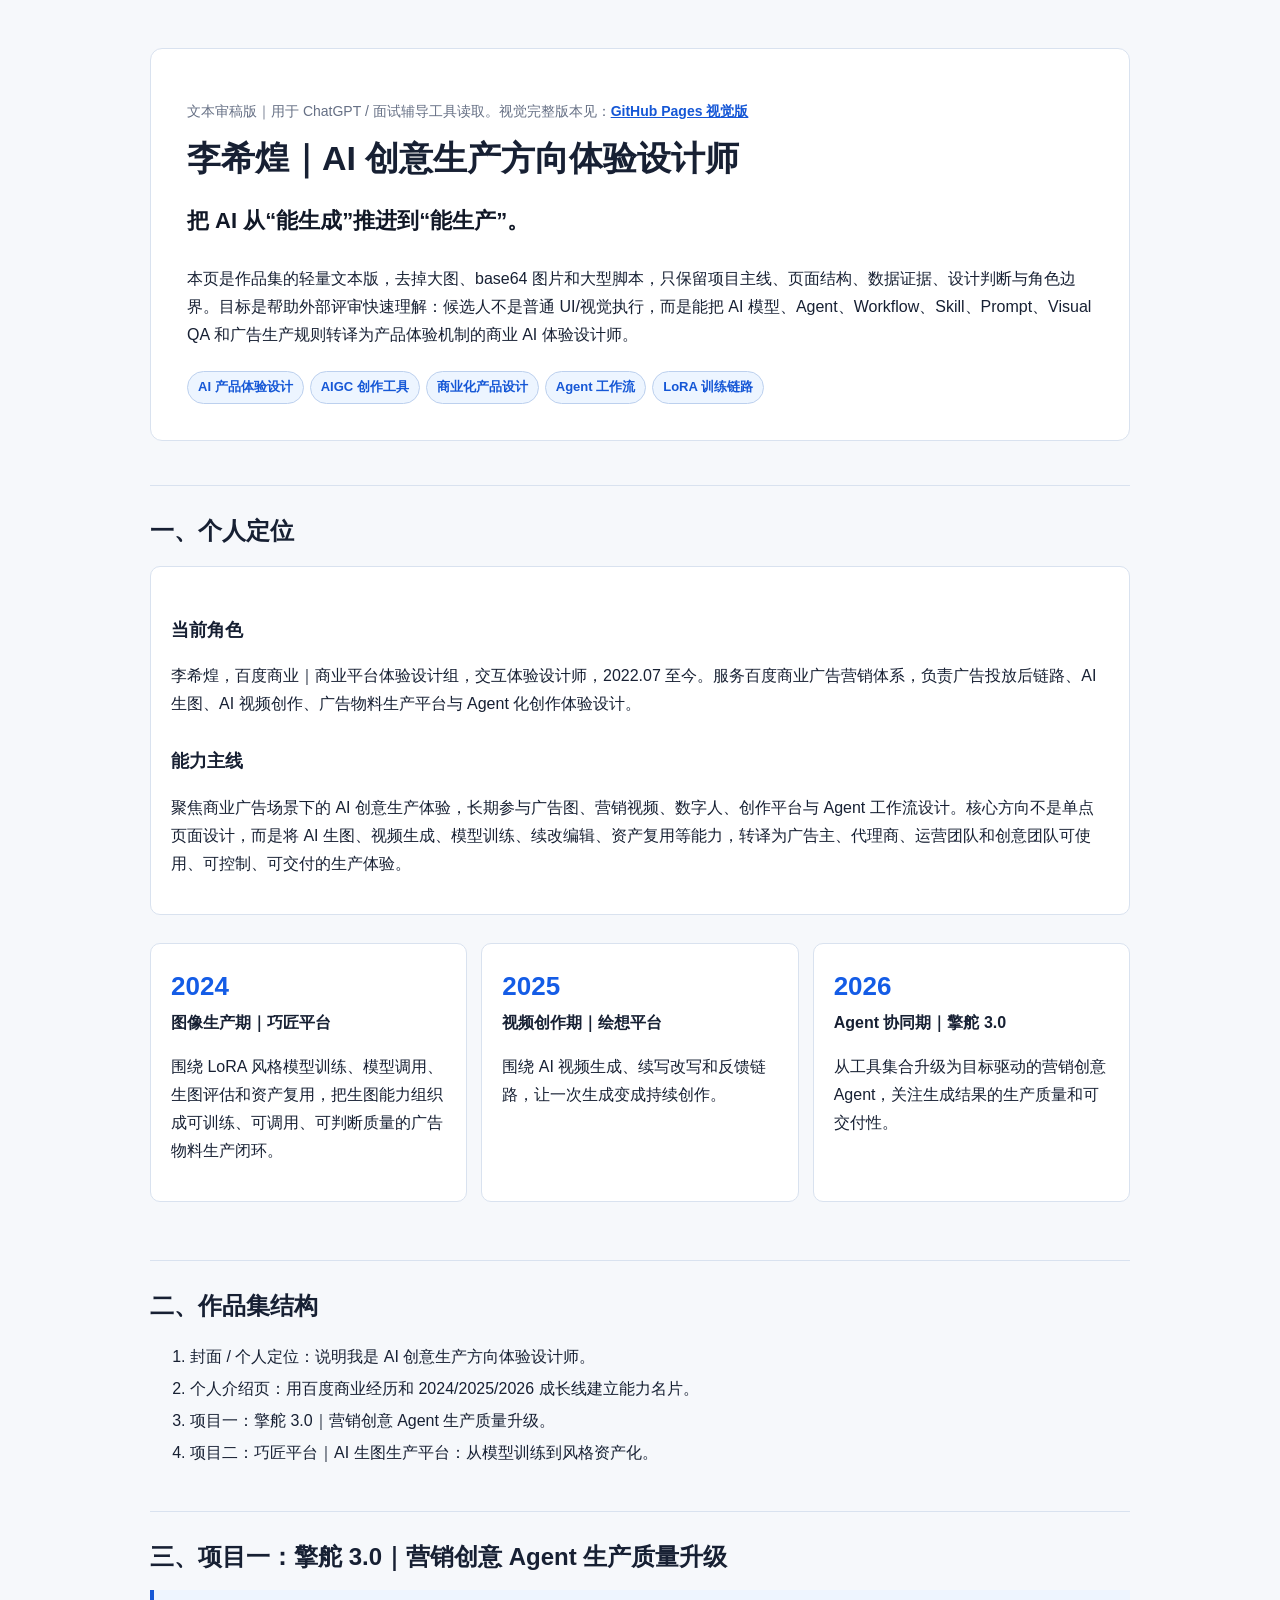
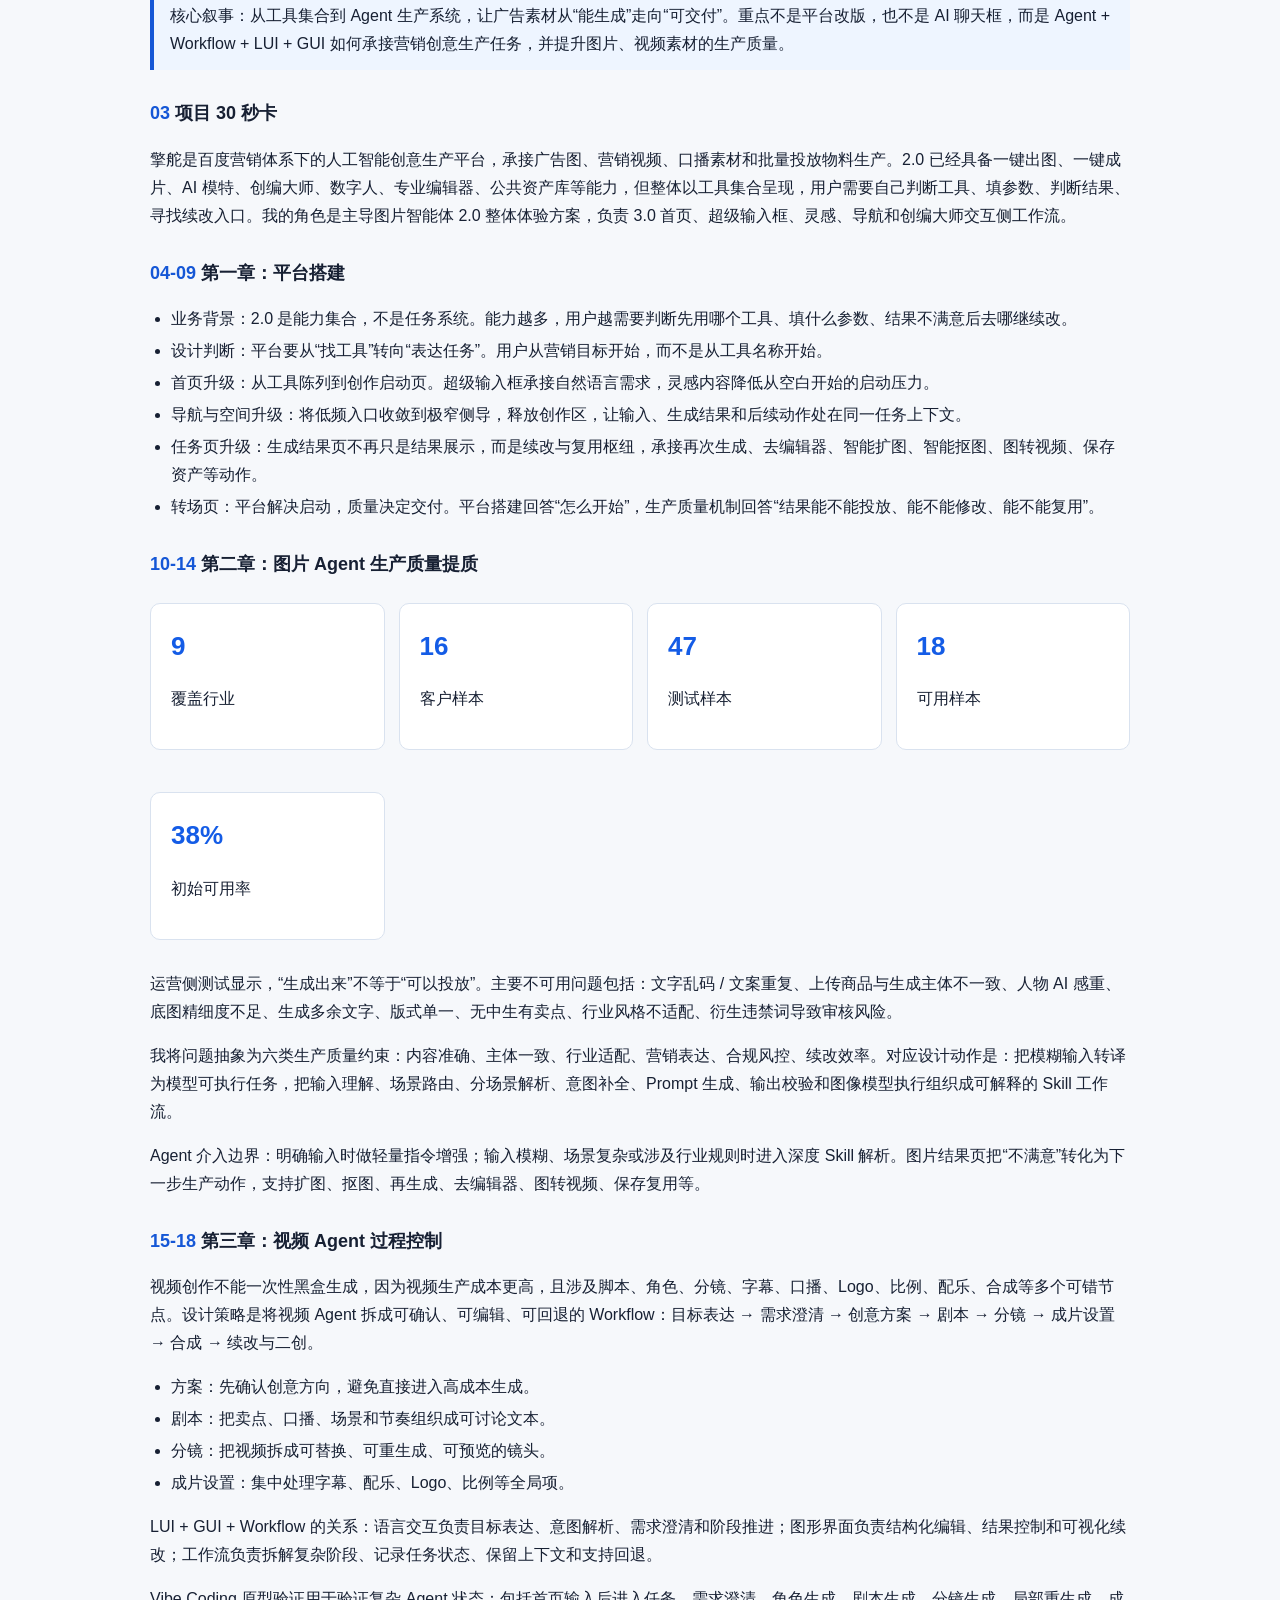
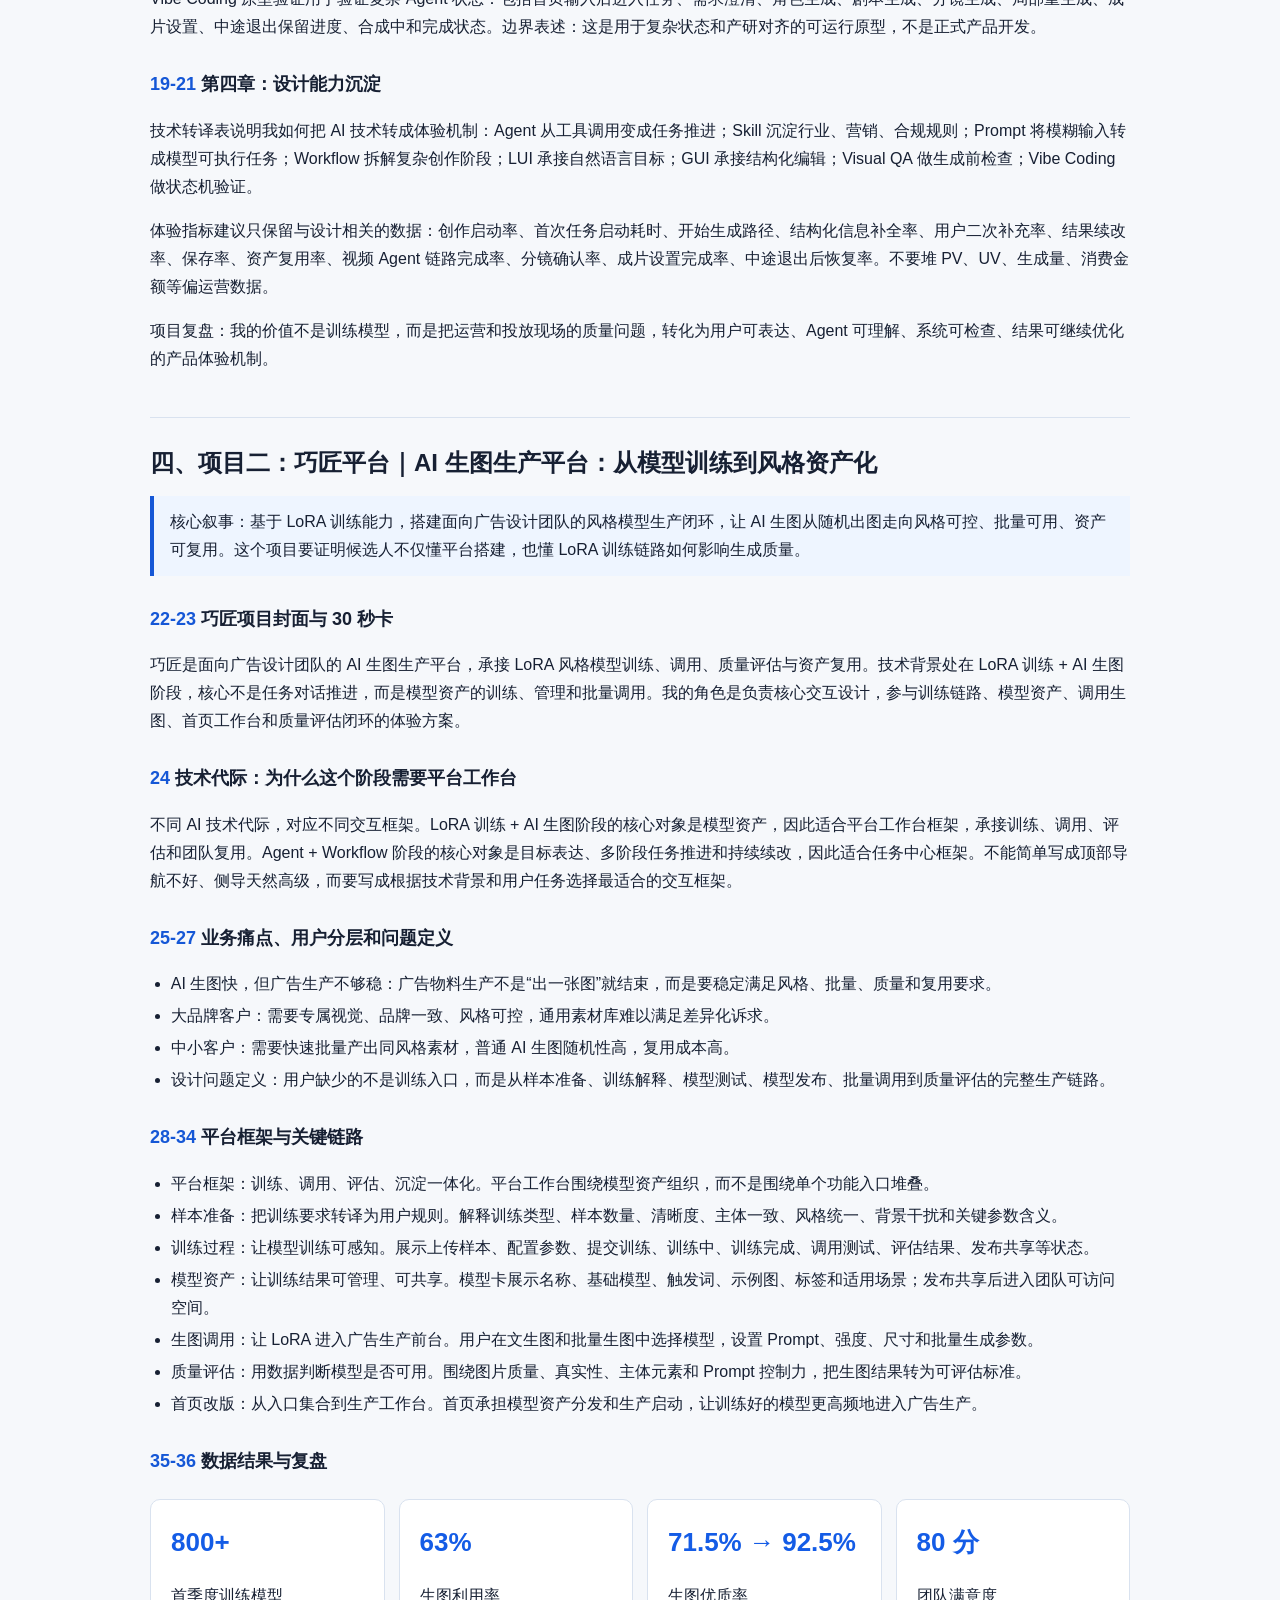
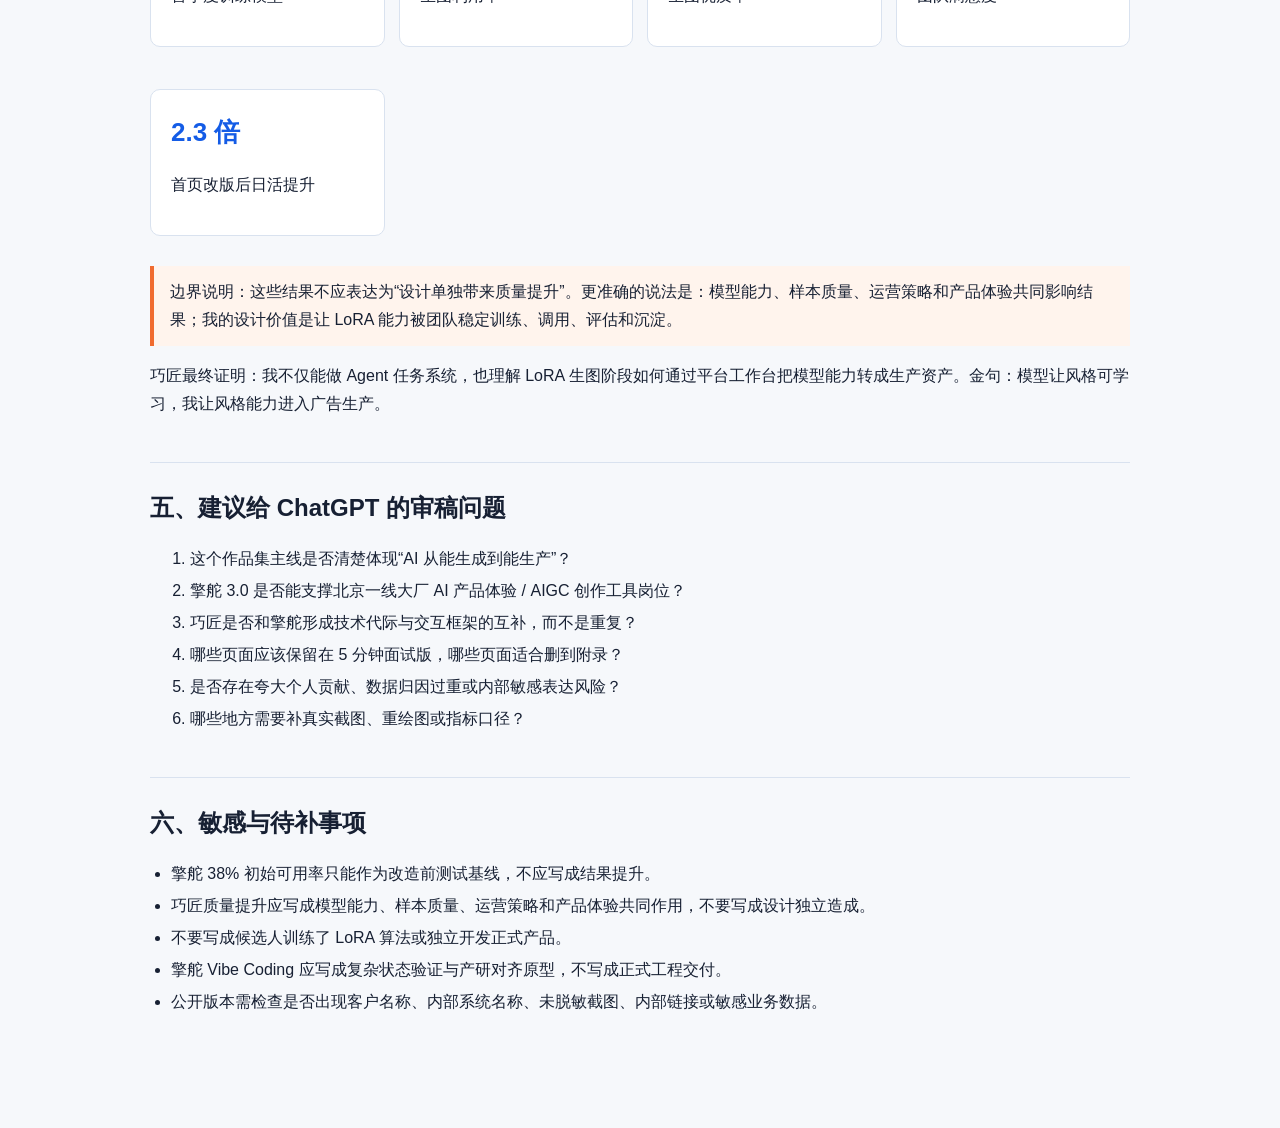
==== chatgpt-review.html @ 6c232fc2 "Add lightweight review page" ====
<!doctype html>
<html lang="zh-CN">
<head>
  <meta charset="utf-8" />
  <meta name="viewport" content="width=device-width, initial-scale=1" />
  <title>李希煌｜AI 创意生产体验设计作品集文本审稿版</title>
  <style>
    body{margin:0;background:#f6f8fb;color:#172033;font-family:-apple-system,BlinkMacSystemFont,"PingFang SC","Microsoft YaHei",Arial,sans-serif;line-height:1.75}main{max-width:980px;margin:auto;padding:48px 24px 96px}.hero{padding:36px;border:1px solid #d9e2ef;background:#fff;border-radius:12px}h1{font-size:34px;line-height:1.2;margin:0 0 12px}h2{font-size:24px;margin:44px 0 12px;padding-top:24px;border-top:1px solid #d9e2ef}h3{font-size:18px;margin:28px 0 8px}.tag{display:inline-block;margin:6px 6px 0 0;padding:4px 10px;border:1px solid #bcd0ee;border-radius:999px;color:#1557d6;background:#edf5ff;font-weight:700;font-size:13px}.card{background:#fff;border:1px solid #d9e2ef;border-radius:10px;padding:20px;margin:14px 0}.grid{display:grid;grid-template-columns:repeat(auto-fit,minmax(220px,1fr));gap:14px}.metric{font-size:26px;font-weight:900;color:#145ce6}.note{border-left:4px solid #1557d6;padding:12px 16px;background:#eef5ff}.warn{border-left:4px solid #f06b2f;padding:12px 16px;background:#fff4ed}.small{color:#667085;font-size:14px}a{color:#1557d6;font-weight:700}ul{padding-left:1.3em}li{margin:4px 0}.section-index{color:#1557d6;font-weight:900}.quote{font-size:22px;font-weight:900;margin:24px 0;color:#111827}</style>
</head>
<body>
<main>
  <section class="hero">
    <p class="small">文本审稿版｜用于 ChatGPT / 面试辅导工具读取。视觉完整版本见：<a href="https://bryanleeup-cmyk.github.io/ai-creative-production-lab/">GitHub Pages 视觉版</a></p>
    <h1>李希煌｜AI 创意生产方向体验设计师</h1>
    <p class="quote">把 AI 从“能生成”推进到“能生产”。</p>
    <p>本页是作品集的轻量文本版，去掉大图、base64 图片和大型脚本，只保留项目主线、页面结构、数据证据、设计判断与角色边界。目标是帮助外部评审快速理解：候选人不是普通 UI/视觉执行，而是能把 AI 模型、Agent、Workflow、Skill、Prompt、Visual QA 和广告生产规则转译为产品体验机制的商业 AI 体验设计师。</p>
    <span class="tag">AI 产品体验设计</span><span class="tag">AIGC 创作工具</span><span class="tag">商业化产品设计</span><span class="tag">Agent 工作流</span><span class="tag">LoRA 训练链路</span>
  </section>

  <h2>一、个人定位</h2>
  <div class="card">
    <h3>当前角色</h3>
    <p>李希煌，百度商业｜商业平台体验设计组，交互体验设计师，2022.07 至今。服务百度商业广告营销体系，负责广告投放后链路、AI 生图、AI 视频创作、广告物料生产平台与 Agent 化创作体验设计。</p>
    <h3>能力主线</h3>
    <p>聚焦商业广告场景下的 AI 创意生产体验，长期参与广告图、营销视频、数字人、创作平台与 Agent 工作流设计。核心方向不是单点页面设计，而是将 AI 生图、视频生成、模型训练、续改编辑、资产复用等能力，转译为广告主、代理商、运营团队和创意团队可使用、可控制、可交付的生产体验。</p>
  </div>
  <div class="grid">
    <div class="card"><div class="metric">2024</div><strong>图像生产期｜巧匠平台</strong><p>围绕 LoRA 风格模型训练、模型调用、生图评估和资产复用，把生图能力组织成可训练、可调用、可判断质量的广告物料生产闭环。</p></div>
    <div class="card"><div class="metric">2025</div><strong>视频创作期｜绘想平台</strong><p>围绕 AI 视频生成、续写改写和反馈链路，让一次生成变成持续创作。</p></div>
    <div class="card"><div class="metric">2026</div><strong>Agent 协同期｜擎舵 3.0</strong><p>从工具集合升级为目标驱动的营销创意 Agent，关注生成结果的生产质量和可交付性。</p></div>
  </div>

  <h2>二、作品集结构</h2>
  <ol>
    <li>封面 / 个人定位：说明我是 AI 创意生产方向体验设计师。</li>
    <li>个人介绍页：用百度商业经历和 2024/2025/2026 成长线建立能力名片。</li>
    <li>项目一：擎舵 3.0｜营销创意 Agent 生产质量升级。</li>
    <li>项目二：巧匠平台｜AI 生图生产平台：从模型训练到风格资产化。</li>
  </ol>

  <h2>三、项目一：擎舵 3.0｜营销创意 Agent 生产质量升级</h2>
  <div class="note">核心叙事：从工具集合到 Agent 生产系统，让广告素材从“能生成”走向“可交付”。重点不是平台改版，也不是 AI 聊天框，而是 Agent + Workflow + LUI + GUI 如何承接营销创意生产任务，并提升图片、视频素材的生产质量。</div>

  <h3><span class="section-index">03</span> 项目 30 秒卡</h3>
  <p>擎舵是百度营销体系下的人工智能创意生产平台，承接广告图、营销视频、口播素材和批量投放物料生产。2.0 已经具备一键出图、一键成片、AI 模特、创编大师、数字人、专业编辑器、公共资产库等能力，但整体以工具集合呈现，用户需要自己判断工具、填参数、判断结果、寻找续改入口。我的角色是主导图片智能体 2.0 整体体验方案，负责 3.0 首页、超级输入框、灵感、导航和创编大师交互侧工作流。</p>

  <h3><span class="section-index">04-09</span> 第一章：平台搭建</h3>
  <ul>
    <li>业务背景：2.0 是能力集合，不是任务系统。能力越多，用户越需要判断先用哪个工具、填什么参数、结果不满意后去哪继续改。</li>
    <li>设计判断：平台要从“找工具”转向“表达任务”。用户从营销目标开始，而不是从工具名称开始。</li>
    <li>首页升级：从工具陈列到创作启动页。超级输入框承接自然语言需求，灵感内容降低从空白开始的启动压力。</li>
    <li>导航与空间升级：将低频入口收敛到极窄侧导，释放创作区，让输入、生成结果和后续动作处在同一任务上下文。</li>
    <li>任务页升级：生成结果页不再只是结果展示，而是续改与复用枢纽，承接再次生成、去编辑器、智能扩图、智能抠图、图转视频、保存资产等动作。</li>
    <li>转场页：平台解决启动，质量决定交付。平台搭建回答“怎么开始”，生产质量机制回答“结果能不能投放、能不能修改、能不能复用”。</li>
  </ul>

  <h3><span class="section-index">10-14</span> 第二章：图片 Agent 生产质量提质</h3>
  <div class="grid">
    <div class="card"><div class="metric">9</div><p>覆盖行业</p></div>
    <div class="card"><div class="metric">16</div><p>客户样本</p></div>
    <div class="card"><div class="metric">47</div><p>测试样本</p></div>
    <div class="card"><div class="metric">18</div><p>可用样本</p></div>
    <div class="card"><div class="metric">38%</div><p>初始可用率</p></div>
  </div>
  <p>运营侧测试显示，“生成出来”不等于“可以投放”。主要不可用问题包括：文字乱码 / 文案重复、上传商品与生成主体不一致、人物 AI 感重、底图精细度不足、生成多余文字、版式单一、无中生有卖点、行业风格不适配、衍生违禁词导致审核风险。</p>
  <p>我将问题抽象为六类生产质量约束：内容准确、主体一致、行业适配、营销表达、合规风控、续改效率。对应设计动作是：把模糊输入转译为模型可执行任务，把输入理解、场景路由、分场景解析、意图补全、Prompt 生成、输出校验和图像模型执行组织成可解释的 Skill 工作流。</p>
  <p>Agent 介入边界：明确输入时做轻量指令增强；输入模糊、场景复杂或涉及行业规则时进入深度 Skill 解析。图片结果页把“不满意”转化为下一步生产动作，支持扩图、抠图、再生成、去编辑器、图转视频、保存复用等。</p>

  <h3><span class="section-index">15-18</span> 第三章：视频 Agent 过程控制</h3>
  <p>视频创作不能一次性黑盒生成，因为视频生产成本更高，且涉及脚本、角色、分镜、字幕、口播、Logo、比例、配乐、合成等多个可错节点。设计策略是将视频 Agent 拆成可确认、可编辑、可回退的 Workflow：目标表达 → 需求澄清 → 创意方案 → 剧本 → 分镜 → 成片设置 → 合成 → 续改与二创。</p>
  <ul>
    <li>方案：先确认创意方向，避免直接进入高成本生成。</li>
    <li>剧本：把卖点、口播、场景和节奏组织成可讨论文本。</li>
    <li>分镜：把视频拆成可替换、可重生成、可预览的镜头。</li>
    <li>成片设置：集中处理字幕、配乐、Logo、比例等全局项。</li>
  </ul>
  <p>LUI + GUI + Workflow 的关系：语言交互负责目标表达、意图解析、需求澄清和阶段推进；图形界面负责结构化编辑、结果控制和可视化续改；工作流负责拆解复杂阶段、记录任务状态、保留上下文和支持回退。</p>
  <p>Vibe Coding 原型验证用于验证复杂 Agent 状态：包括首页输入后进入任务、需求澄清、角色生成、剧本生成、分镜生成、局部重生成、成片设置、中途退出保留进度、合成中和完成状态。边界表述：这是用于复杂状态和产研对齐的可运行原型，不是正式产品开发。</p>

  <h3><span class="section-index">19-21</span> 第四章：设计能力沉淀</h3>
  <p>技术转译表说明我如何把 AI 技术转成体验机制：Agent 从工具调用变成任务推进；Skill 沉淀行业、营销、合规规则；Prompt 将模糊输入转成模型可执行任务；Workflow 拆解复杂创作阶段；LUI 承接自然语言目标；GUI 承接结构化编辑；Visual QA 做生成前检查；Vibe Coding 做状态机验证。</p>
  <p>体验指标建议只保留与设计相关的数据：创作启动率、首次任务启动耗时、开始生成路径、结构化信息补全率、用户二次补充率、结果续改率、保存率、资产复用率、视频 Agent 链路完成率、分镜确认率、成片设置完成率、中途退出后恢复率。不要堆 PV、UV、生成量、消费金额等偏运营数据。</p>
  <p>项目复盘：我的价值不是训练模型，而是把运营和投放现场的质量问题，转化为用户可表达、Agent 可理解、系统可检查、结果可继续优化的产品体验机制。</p>

  <h2>四、项目二：巧匠平台｜AI 生图生产平台：从模型训练到风格资产化</h2>
  <div class="note">核心叙事：基于 LoRA 训练能力，搭建面向广告设计团队的风格模型生产闭环，让 AI 生图从随机出图走向风格可控、批量可用、资产可复用。这个项目要证明候选人不仅懂平台搭建，也懂 LoRA 训练链路如何影响生成质量。</div>

  <h3><span class="section-index">22-23</span> 巧匠项目封面与 30 秒卡</h3>
  <p>巧匠是面向广告设计团队的 AI 生图生产平台，承接 LoRA 风格模型训练、调用、质量评估与资产复用。技术背景处在 LoRA 训练 + AI 生图阶段，核心不是任务对话推进，而是模型资产的训练、管理和批量调用。我的角色是负责核心交互设计，参与训练链路、模型资产、调用生图、首页工作台和质量评估闭环的体验方案。</p>

  <h3><span class="section-index">24</span> 技术代际：为什么这个阶段需要平台工作台</h3>
  <p>不同 AI 技术代际，对应不同交互框架。LoRA 训练 + AI 生图阶段的核心对象是模型资产，因此适合平台工作台框架，承接训练、调用、评估和团队复用。Agent + Workflow 阶段的核心对象是目标表达、多阶段任务推进和持续续改，因此适合任务中心框架。不能简单写成顶部导航不好、侧导天然高级，而要写成根据技术背景和用户任务选择最适合的交互框架。</p>

  <h3><span class="section-index">25-27</span> 业务痛点、用户分层和问题定义</h3>
  <ul>
    <li>AI 生图快，但广告生产不够稳：广告物料生产不是“出一张图”就结束，而是要稳定满足风格、批量、质量和复用要求。</li>
    <li>大品牌客户：需要专属视觉、品牌一致、风格可控，通用素材库难以满足差异化诉求。</li>
    <li>中小客户：需要快速批量产出同风格素材，普通 AI 生图随机性高，复用成本高。</li>
    <li>设计问题定义：用户缺少的不是训练入口，而是从样本准备、训练解释、模型测试、模型发布、批量调用到质量评估的完整生产链路。</li>
  </ul>

  <h3><span class="section-index">28-34</span> 平台框架与关键链路</h3>
  <ul>
    <li>平台框架：训练、调用、评估、沉淀一体化。平台工作台围绕模型资产组织，而不是围绕单个功能入口堆叠。</li>
    <li>样本准备：把训练要求转译为用户规则。解释训练类型、样本数量、清晰度、主体一致、风格统一、背景干扰和关键参数含义。</li>
    <li>训练过程：让模型训练可感知。展示上传样本、配置参数、提交训练、训练中、训练完成、调用测试、评估结果、发布共享等状态。</li>
    <li>模型资产：让训练结果可管理、可共享。模型卡展示名称、基础模型、触发词、示例图、标签和适用场景；发布共享后进入团队可访问空间。</li>
    <li>生图调用：让 LoRA 进入广告生产前台。用户在文生图和批量生图中选择模型，设置 Prompt、强度、尺寸和批量生成参数。</li>
    <li>质量评估：用数据判断模型是否可用。围绕图片质量、真实性、主体元素和 Prompt 控制力，把生图结果转为可评估标准。</li>
    <li>首页改版：从入口集合到生产工作台。首页承担模型资产分发和生产启动，让训练好的模型更高频地进入广告生产。</li>
  </ul>

  <h3><span class="section-index">35-36</span> 数据结果与复盘</h3>
  <div class="grid">
    <div class="card"><div class="metric">800+</div><p>首季度训练模型</p></div>
    <div class="card"><div class="metric">63%</div><p>生图利用率</p></div>
    <div class="card"><div class="metric">71.5% → 92.5%</div><p>生图优质率</p></div>
    <div class="card"><div class="metric">80 分</div><p>团队满意度</p></div>
    <div class="card"><div class="metric">2.3 倍</div><p>首页改版后日活提升</p></div>
  </div>
  <p class="warn">边界说明：这些结果不应表达为“设计单独带来质量提升”。更准确的说法是：模型能力、样本质量、运营策略和产品体验共同影响结果；我的设计价值是让 LoRA 能力被团队稳定训练、调用、评估和沉淀。</p>
  <p>巧匠最终证明：我不仅能做 Agent 任务系统，也理解 LoRA 生图阶段如何通过平台工作台把模型能力转成生产资产。金句：模型让风格可学习，我让风格能力进入广告生产。</p>

  <h2>五、建议给 ChatGPT 的审稿问题</h2>
  <ol>
    <li>这个作品集主线是否清楚体现“AI 从能生成到能生产”？</li>
    <li>擎舵 3.0 是否能支撑北京一线大厂 AI 产品体验 / AIGC 创作工具岗位？</li>
    <li>巧匠是否和擎舵形成技术代际与交互框架的互补，而不是重复？</li>
    <li>哪些页面应该保留在 5 分钟面试版，哪些页面适合删到附录？</li>
    <li>是否存在夸大个人贡献、数据归因过重或内部敏感表达风险？</li>
    <li>哪些地方需要补真实截图、重绘图或指标口径？</li>
  </ol>

  <h2>六、敏感与待补事项</h2>
  <ul>
    <li>擎舵 38% 初始可用率只能作为改造前测试基线，不应写成结果提升。</li>
    <li>巧匠质量提升应写成模型能力、样本质量、运营策略和产品体验共同作用，不要写成设计独立造成。</li>
    <li>不要写成候选人训练了 LoRA 算法或独立开发正式产品。</li>
    <li>擎舵 Vibe Coding 应写成复杂状态验证与产研对齐原型，不写成正式工程交付。</li>
    <li>公开版本需检查是否出现客户名称、内部系统名称、未脱敏截图、内部链接或敏感业务数据。</li>
  </ul>
</main>
</body>
</html>
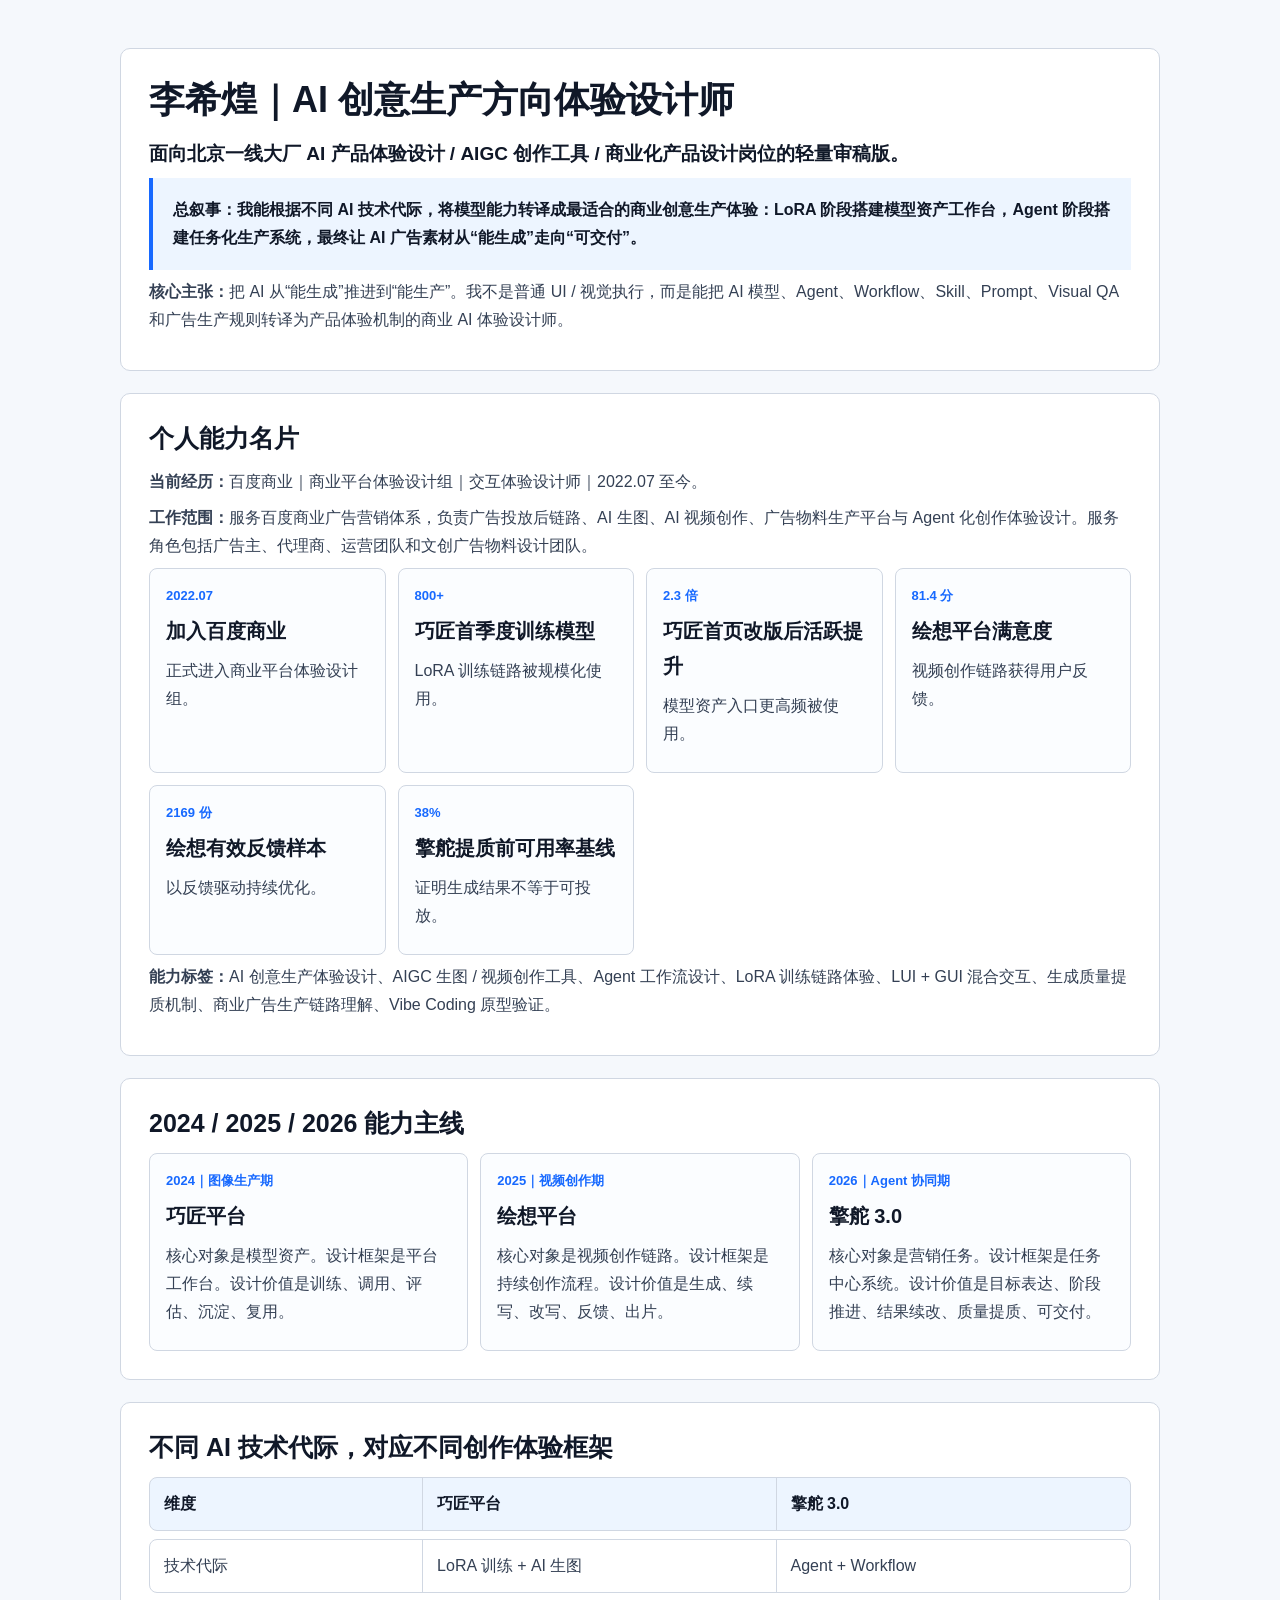
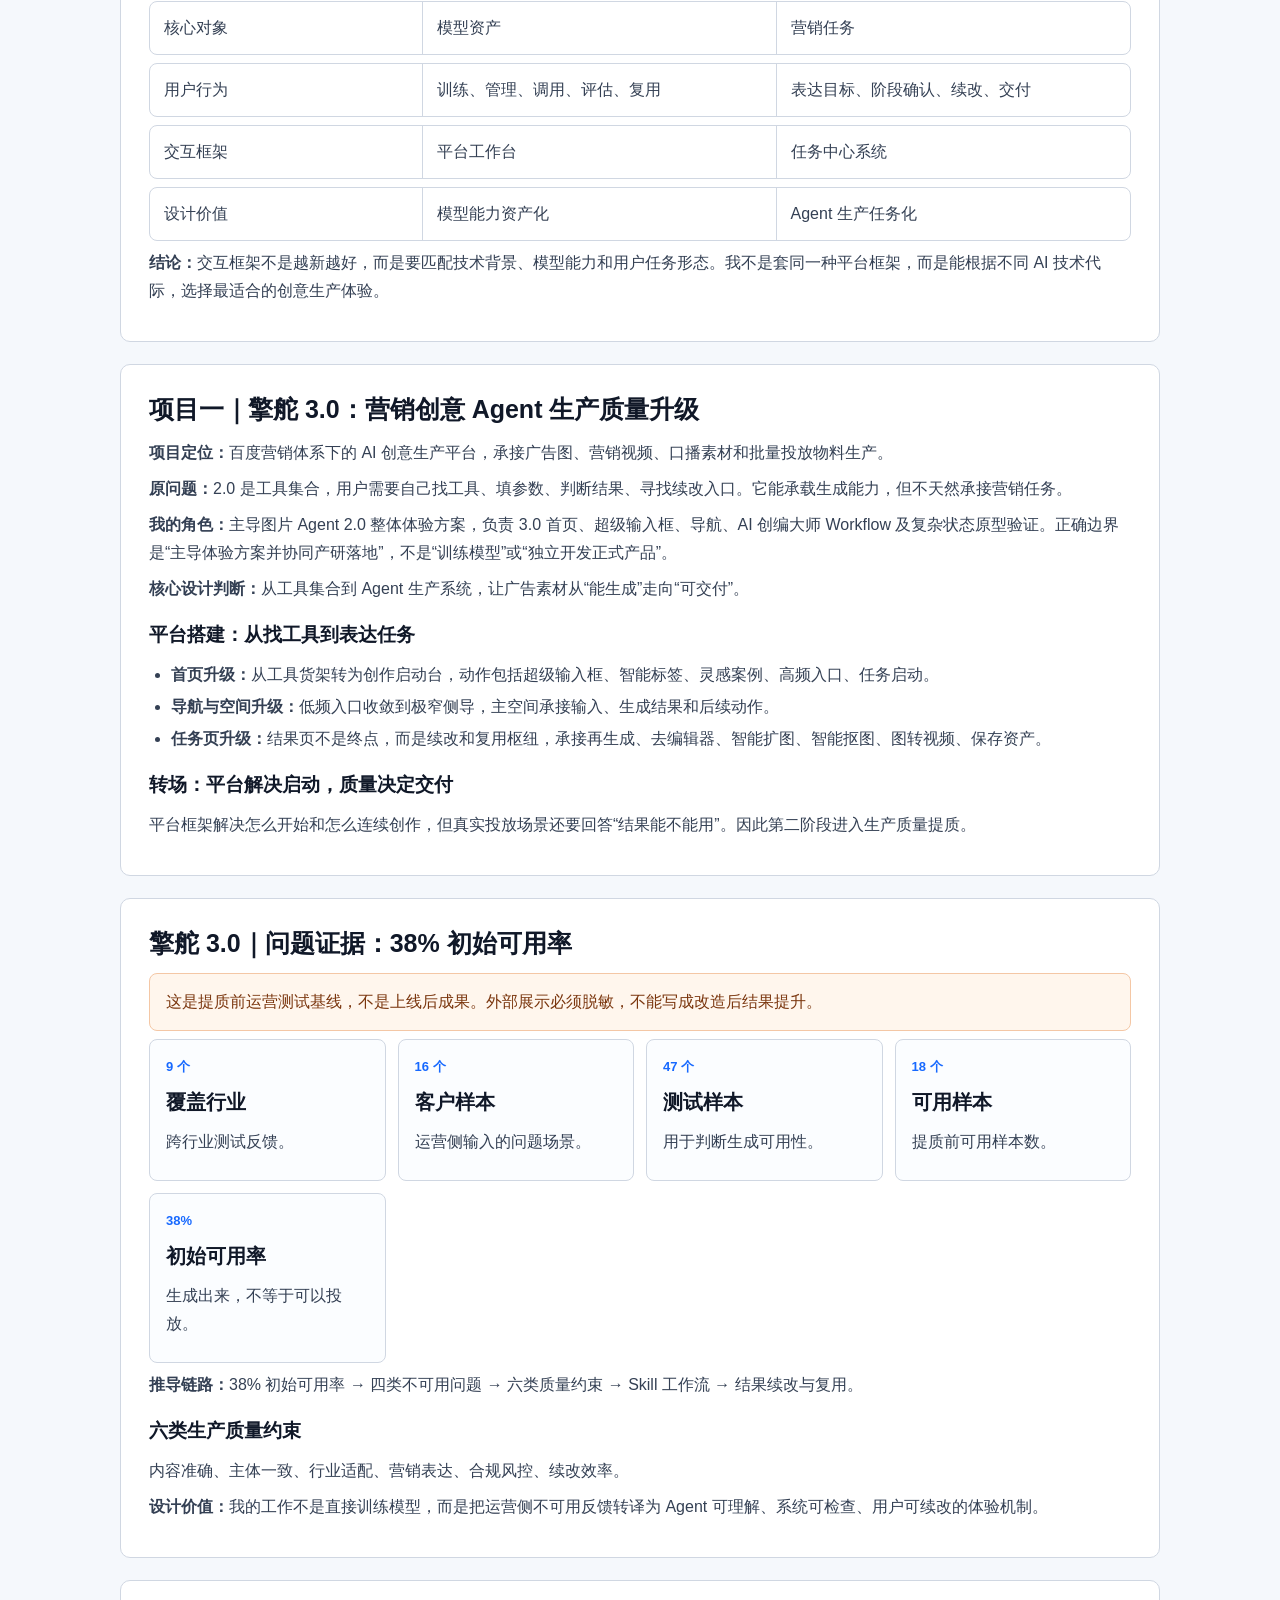
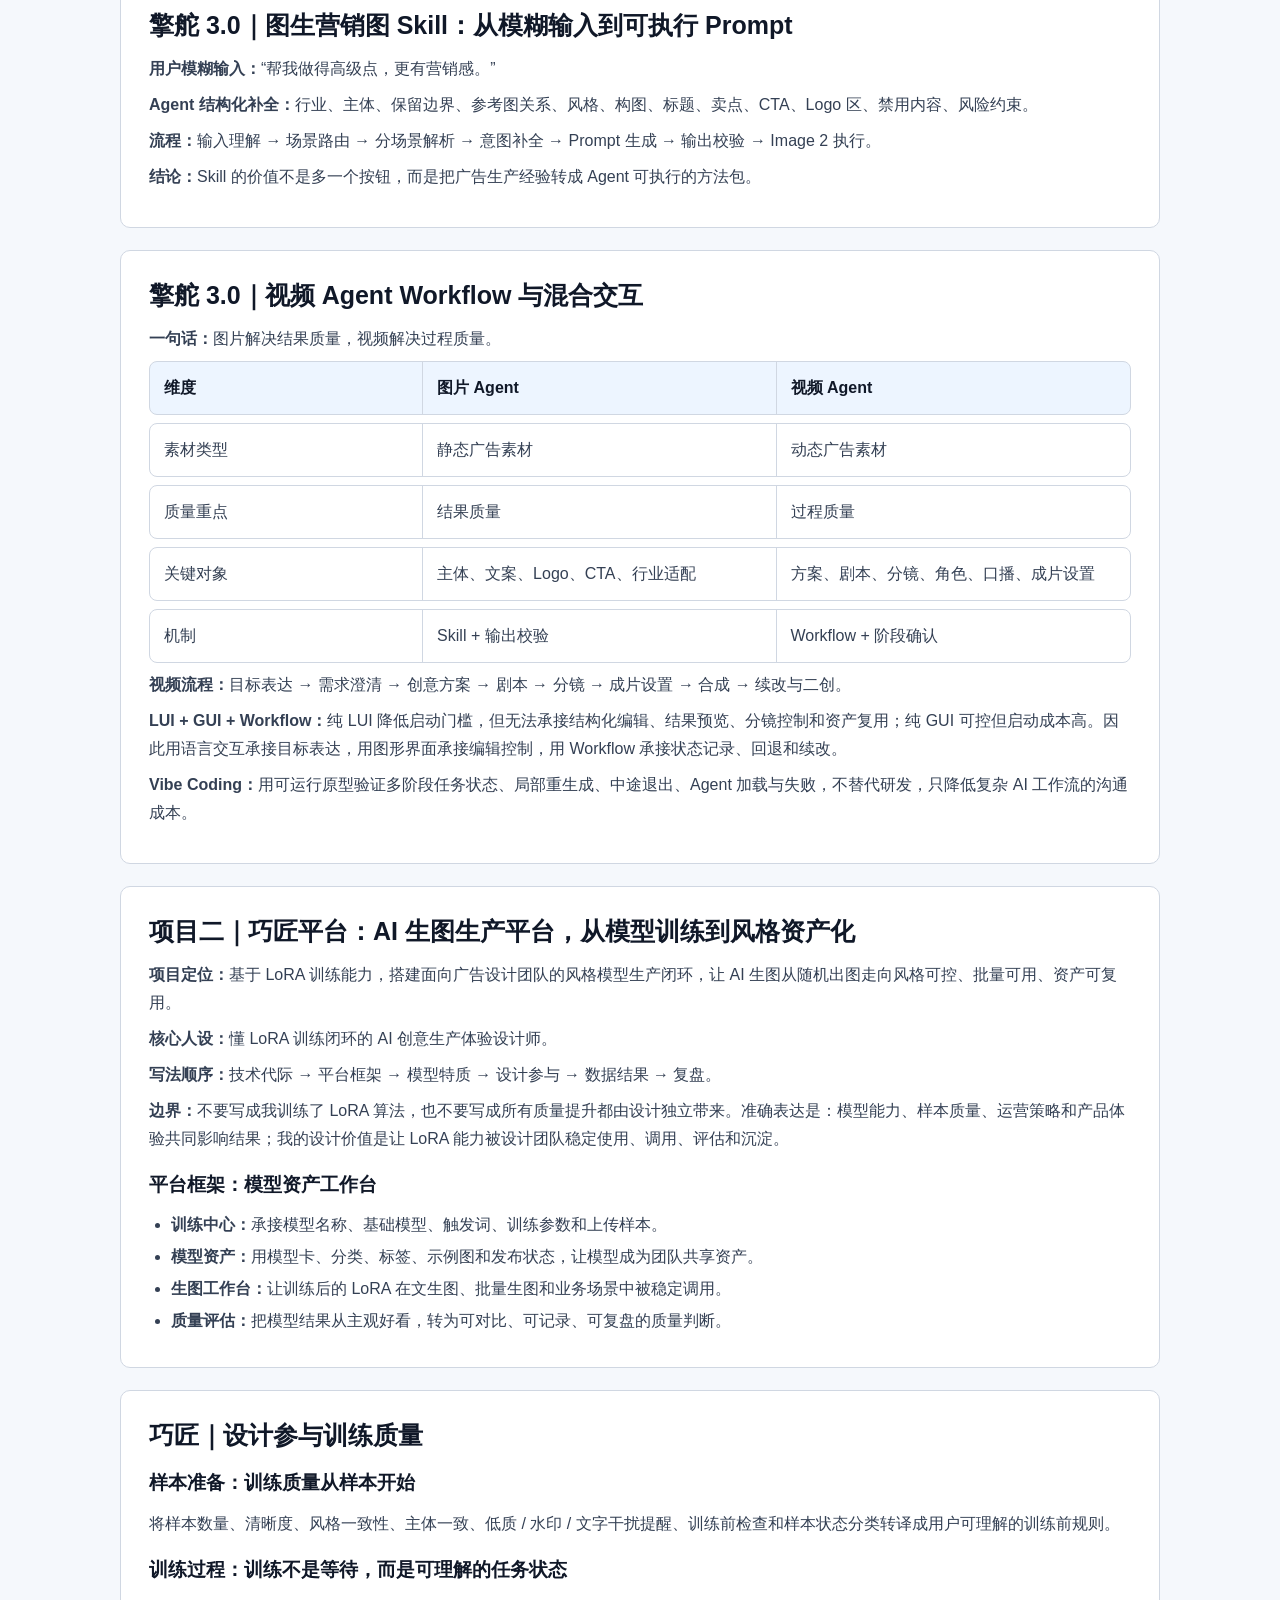
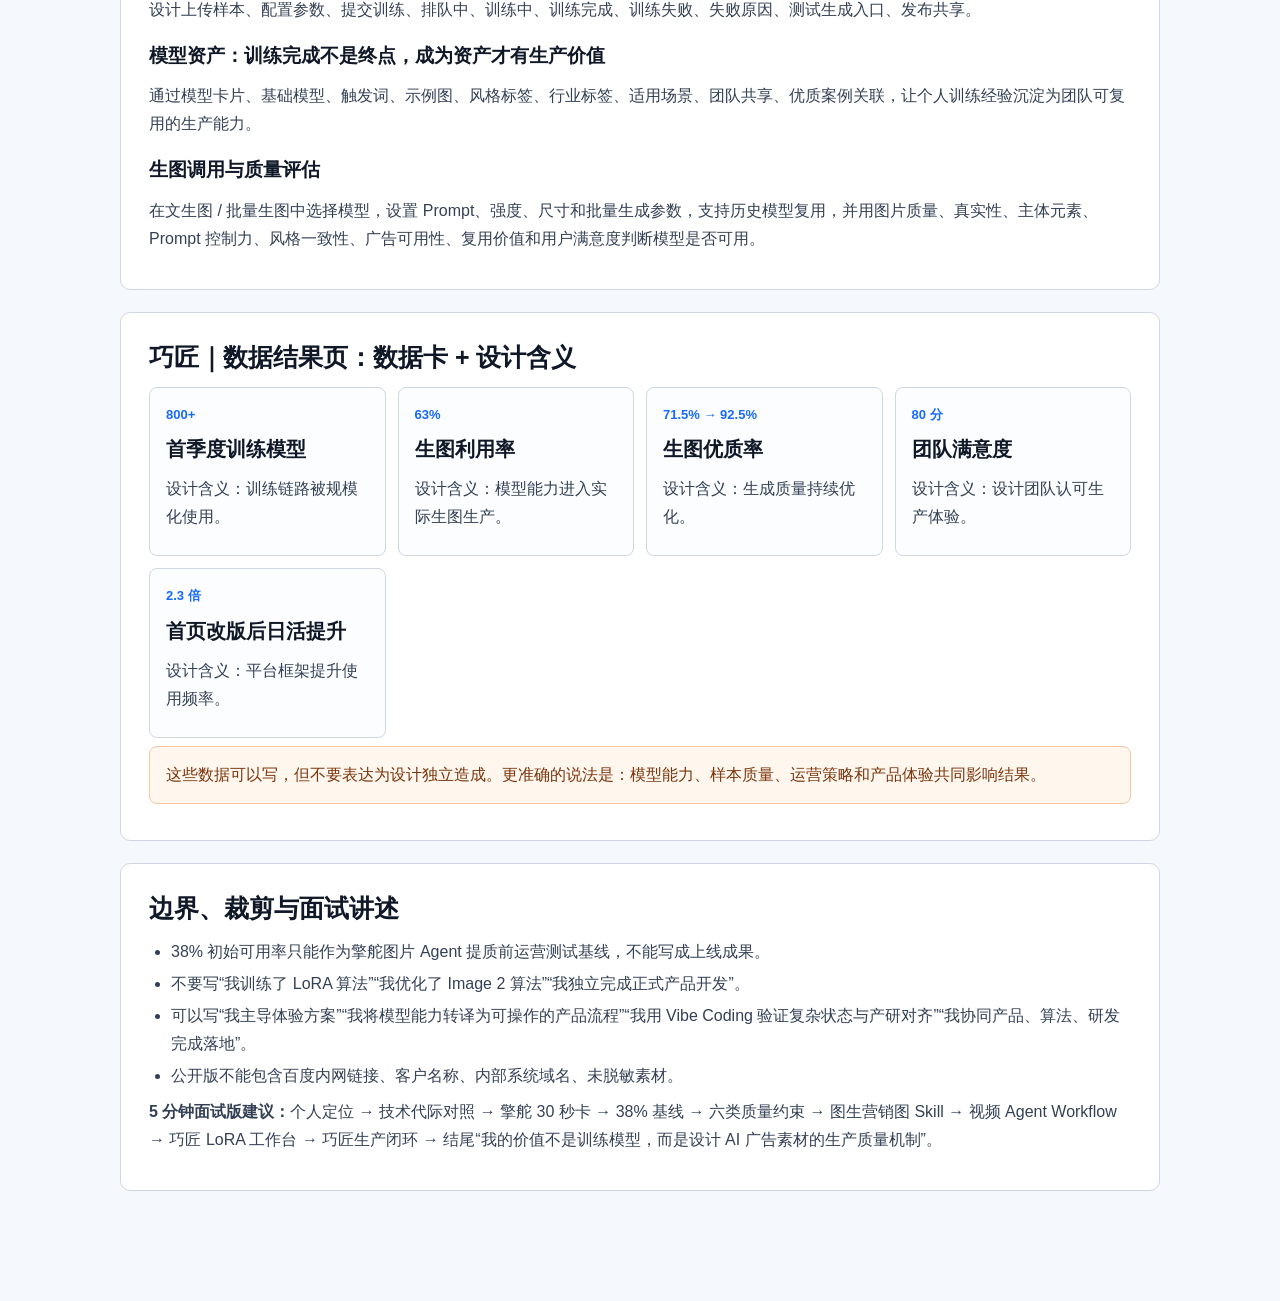
==== commit 235c6b0b: "Sync ChatGPT review page with optimized text" ====
--- a/chatgpt-review.html
+++ b/chatgpt-review.html
@@ -1,144 +1,98 @@
 <!doctype html>
 <html lang="zh-CN">
 <head>
-  <meta charset="utf-8" />
-  <meta name="viewport" content="width=device-width, initial-scale=1" />
-  <title>李希煌｜AI 创意生产体验设计作品集文本审稿版</title>
-  <style>
-    body{margin:0;background:#f6f8fb;color:#172033;font-family:-apple-system,BlinkMacSystemFont,"PingFang SC","Microsoft YaHei",Arial,sans-serif;line-height:1.75}main{max-width:980px;margin:auto;padding:48px 24px 96px}.hero{padding:36px;border:1px solid #d9e2ef;background:#fff;border-radius:12px}h1{font-size:34px;line-height:1.2;margin:0 0 12px}h2{font-size:24px;margin:44px 0 12px;padding-top:24px;border-top:1px solid #d9e2ef}h3{font-size:18px;margin:28px 0 8px}.tag{display:inline-block;margin:6px 6px 0 0;padding:4px 10px;border:1px solid #bcd0ee;border-radius:999px;color:#1557d6;background:#edf5ff;font-weight:700;font-size:13px}.card{background:#fff;border:1px solid #d9e2ef;border-radius:10px;padding:20px;margin:14px 0}.grid{display:grid;grid-template-columns:repeat(auto-fit,minmax(220px,1fr));gap:14px}.metric{font-size:26px;font-weight:900;color:#145ce6}.note{border-left:4px solid #1557d6;padding:12px 16px;background:#eef5ff}.warn{border-left:4px solid #f06b2f;padding:12px 16px;background:#fff4ed}.small{color:#667085;font-size:14px}a{color:#1557d6;font-weight:700}ul{padding-left:1.3em}li{margin:4px 0}.section-index{color:#1557d6;font-weight:900}.quote{font-size:22px;font-weight:900;margin:24px 0;color:#111827}</style>
+<meta charset="utf-8" />
+<meta name="viewport" content="width=device-width, initial-scale=1" />
+<title>人工智能创意生产研究｜轻量审稿版</title>
+<style>
+body{margin:0;background:#f5f8fc;color:#344054;font-family:-apple-system,BlinkMacSystemFont,"PingFang SC","Microsoft YaHei",Arial,sans-serif;line-height:1.75}main{max-width:1040px;margin:auto;padding:48px 24px 88px}section{margin:0 0 22px;padding:28px;border:1px solid #d0d7e2;border-radius:10px;background:#fff}h1,h2,h3{margin:0 0 14px;color:#101828;line-height:1.28}h1{font-size:36px}h2{font-size:25px}h3{font-size:19px;margin-top:20px}p{margin:8px 0}ul,ol{margin:8px 0 0 22px;padding:0}li{margin:4px 0}.lead{font-size:19px;font-weight:800;color:#101828}.tagline{padding:18px 20px;border-left:4px solid #1769ff;background:#edf5ff;color:#101828;font-weight:850}.grid{display:grid;grid-template-columns:repeat(auto-fit,minmax(230px,1fr));gap:12px}.card{padding:16px;border:1px solid #d0d7e2;border-radius:8px;background:#fbfdff}.card span{display:block;color:#1769ff;font-size:13px;font-weight:900}.card strong{display:block;margin:6px 0;color:#101828;font-size:20px}.table{display:grid;gap:8px}.row{display:grid;grid-template-columns:.85fr 1.1fr 1.1fr;border:1px solid #d0d7e2;border-radius:8px;overflow:hidden}.row>div{padding:12px 14px;border-right:1px solid #d0d7e2}.row>div:last-child{border-right:0}.head{background:#edf5ff;font-weight:900;color:#101828}.warn{padding:14px 16px;border:1px solid #f4c7a5;border-radius:8px;background:#fff6ed;color:#7a350d}@media(max-width:760px){main{padding:28px 14px 56px}section{padding:20px}.row{grid-template-columns:1fr}.row>div{border-right:0;border-bottom:1px solid #d0d7e2}.row>div:last-child{border-bottom:0}}
+</style>
 </head>
 <body>
 <main>
-  <section class="hero">
-    <p class="small">文本审稿版｜用于 ChatGPT / 面试辅导工具读取。视觉完整版本见：<a href="https://bryanleeup-cmyk.github.io/ai-creative-production-lab/">GitHub Pages 视觉版</a></p>
-    <h1>李希煌｜AI 创意生产方向体验设计师</h1>
-    <p class="quote">把 AI 从“能生成”推进到“能生产”。</p>
-    <p>本页是作品集的轻量文本版，去掉大图、base64 图片和大型脚本，只保留项目主线、页面结构、数据证据、设计判断与角色边界。目标是帮助外部评审快速理解：候选人不是普通 UI/视觉执行，而是能把 AI 模型、Agent、Workflow、Skill、Prompt、Visual QA 和广告生产规则转译为产品体验机制的商业 AI 体验设计师。</p>
-    <span class="tag">AI 产品体验设计</span><span class="tag">AIGC 创作工具</span><span class="tag">商业化产品设计</span><span class="tag">Agent 工作流</span><span class="tag">LoRA 训练链路</span>
-  </section>
-
-  <h2>一、个人定位</h2>
-  <div class="card">
-    <h3>当前角色</h3>
-    <p>李希煌，百度商业｜商业平台体验设计组，交互体验设计师，2022.07 至今。服务百度商业广告营销体系，负责广告投放后链路、AI 生图、AI 视频创作、广告物料生产平台与 Agent 化创作体验设计。</p>
-    <h3>能力主线</h3>
-    <p>聚焦商业广告场景下的 AI 创意生产体验，长期参与广告图、营销视频、数字人、创作平台与 Agent 工作流设计。核心方向不是单点页面设计，而是将 AI 生图、视频生成、模型训练、续改编辑、资产复用等能力，转译为广告主、代理商、运营团队和创意团队可使用、可控制、可交付的生产体验。</p>
-  </div>
-  <div class="grid">
-    <div class="card"><div class="metric">2024</div><strong>图像生产期｜巧匠平台</strong><p>围绕 LoRA 风格模型训练、模型调用、生图评估和资产复用，把生图能力组织成可训练、可调用、可判断质量的广告物料生产闭环。</p></div>
-    <div class="card"><div class="metric">2025</div><strong>视频创作期｜绘想平台</strong><p>围绕 AI 视频生成、续写改写和反馈链路，让一次生成变成持续创作。</p></div>
-    <div class="card"><div class="metric">2026</div><strong>Agent 协同期｜擎舵 3.0</strong><p>从工具集合升级为目标驱动的营销创意 Agent，关注生成结果的生产质量和可交付性。</p></div>
-  </div>
-
-  <h2>二、作品集结构</h2>
-  <ol>
-    <li>封面 / 个人定位：说明我是 AI 创意生产方向体验设计师。</li>
-    <li>个人介绍页：用百度商业经历和 2024/2025/2026 成长线建立能力名片。</li>
-    <li>项目一：擎舵 3.0｜营销创意 Agent 生产质量升级。</li>
-    <li>项目二：巧匠平台｜AI 生图生产平台：从模型训练到风格资产化。</li>
-  </ol>
-
-  <h2>三、项目一：擎舵 3.0｜营销创意 Agent 生产质量升级</h2>
-  <div class="note">核心叙事：从工具集合到 Agent 生产系统，让广告素材从“能生成”走向“可交付”。重点不是平台改版，也不是 AI 聊天框，而是 Agent + Workflow + LUI + GUI 如何承接营销创意生产任务，并提升图片、视频素材的生产质量。</div>
-
-  <h3><span class="section-index">03</span> 项目 30 秒卡</h3>
-  <p>擎舵是百度营销体系下的人工智能创意生产平台，承接广告图、营销视频、口播素材和批量投放物料生产。2.0 已经具备一键出图、一键成片、AI 模特、创编大师、数字人、专业编辑器、公共资产库等能力，但整体以工具集合呈现，用户需要自己判断工具、填参数、判断结果、寻找续改入口。我的角色是主导图片智能体 2.0 整体体验方案，负责 3.0 首页、超级输入框、灵感、导航和创编大师交互侧工作流。</p>
-
-  <h3><span class="section-index">04-09</span> 第一章：平台搭建</h3>
-  <ul>
-    <li>业务背景：2.0 是能力集合，不是任务系统。能力越多，用户越需要判断先用哪个工具、填什么参数、结果不满意后去哪继续改。</li>
-    <li>设计判断：平台要从“找工具”转向“表达任务”。用户从营销目标开始，而不是从工具名称开始。</li>
-    <li>首页升级：从工具陈列到创作启动页。超级输入框承接自然语言需求，灵感内容降低从空白开始的启动压力。</li>
-    <li>导航与空间升级：将低频入口收敛到极窄侧导，释放创作区，让输入、生成结果和后续动作处在同一任务上下文。</li>
-    <li>任务页升级：生成结果页不再只是结果展示，而是续改与复用枢纽，承接再次生成、去编辑器、智能扩图、智能抠图、图转视频、保存资产等动作。</li>
-    <li>转场页：平台解决启动，质量决定交付。平台搭建回答“怎么开始”，生产质量机制回答“结果能不能投放、能不能修改、能不能复用”。</li>
-  </ul>
-
-  <h3><span class="section-index">10-14</span> 第二章：图片 Agent 生产质量提质</h3>
-  <div class="grid">
-    <div class="card"><div class="metric">9</div><p>覆盖行业</p></div>
-    <div class="card"><div class="metric">16</div><p>客户样本</p></div>
-    <div class="card"><div class="metric">47</div><p>测试样本</p></div>
-    <div class="card"><div class="metric">18</div><p>可用样本</p></div>
-    <div class="card"><div class="metric">38%</div><p>初始可用率</p></div>
-  </div>
-  <p>运营侧测试显示，“生成出来”不等于“可以投放”。主要不可用问题包括：文字乱码 / 文案重复、上传商品与生成主体不一致、人物 AI 感重、底图精细度不足、生成多余文字、版式单一、无中生有卖点、行业风格不适配、衍生违禁词导致审核风险。</p>
-  <p>我将问题抽象为六类生产质量约束：内容准确、主体一致、行业适配、营销表达、合规风控、续改效率。对应设计动作是：把模糊输入转译为模型可执行任务，把输入理解、场景路由、分场景解析、意图补全、Prompt 生成、输出校验和图像模型执行组织成可解释的 Skill 工作流。</p>
-  <p>Agent 介入边界：明确输入时做轻量指令增强；输入模糊、场景复杂或涉及行业规则时进入深度 Skill 解析。图片结果页把“不满意”转化为下一步生产动作，支持扩图、抠图、再生成、去编辑器、图转视频、保存复用等。</p>
-
-  <h3><span class="section-index">15-18</span> 第三章：视频 Agent 过程控制</h3>
-  <p>视频创作不能一次性黑盒生成，因为视频生产成本更高，且涉及脚本、角色、分镜、字幕、口播、Logo、比例、配乐、合成等多个可错节点。设计策略是将视频 Agent 拆成可确认、可编辑、可回退的 Workflow：目标表达 → 需求澄清 → 创意方案 → 剧本 → 分镜 → 成片设置 → 合成 → 续改与二创。</p>
-  <ul>
-    <li>方案：先确认创意方向，避免直接进入高成本生成。</li>
-    <li>剧本：把卖点、口播、场景和节奏组织成可讨论文本。</li>
-    <li>分镜：把视频拆成可替换、可重生成、可预览的镜头。</li>
-    <li>成片设置：集中处理字幕、配乐、Logo、比例等全局项。</li>
-  </ul>
-  <p>LUI + GUI + Workflow 的关系：语言交互负责目标表达、意图解析、需求澄清和阶段推进；图形界面负责结构化编辑、结果控制和可视化续改；工作流负责拆解复杂阶段、记录任务状态、保留上下文和支持回退。</p>
-  <p>Vibe Coding 原型验证用于验证复杂 Agent 状态：包括首页输入后进入任务、需求澄清、角色生成、剧本生成、分镜生成、局部重生成、成片设置、中途退出保留进度、合成中和完成状态。边界表述：这是用于复杂状态和产研对齐的可运行原型，不是正式产品开发。</p>
-
-  <h3><span class="section-index">19-21</span> 第四章：设计能力沉淀</h3>
-  <p>技术转译表说明我如何把 AI 技术转成体验机制：Agent 从工具调用变成任务推进；Skill 沉淀行业、营销、合规规则；Prompt 将模糊输入转成模型可执行任务；Workflow 拆解复杂创作阶段；LUI 承接自然语言目标；GUI 承接结构化编辑；Visual QA 做生成前检查；Vibe Coding 做状态机验证。</p>
-  <p>体验指标建议只保留与设计相关的数据：创作启动率、首次任务启动耗时、开始生成路径、结构化信息补全率、用户二次补充率、结果续改率、保存率、资产复用率、视频 Agent 链路完成率、分镜确认率、成片设置完成率、中途退出后恢复率。不要堆 PV、UV、生成量、消费金额等偏运营数据。</p>
-  <p>项目复盘：我的价值不是训练模型，而是把运营和投放现场的质量问题，转化为用户可表达、Agent 可理解、系统可检查、结果可继续优化的产品体验机制。</p>
-
-  <h2>四、项目二：巧匠平台｜AI 生图生产平台：从模型训练到风格资产化</h2>
-  <div class="note">核心叙事：基于 LoRA 训练能力，搭建面向广告设计团队的风格模型生产闭环，让 AI 生图从随机出图走向风格可控、批量可用、资产可复用。这个项目要证明候选人不仅懂平台搭建，也懂 LoRA 训练链路如何影响生成质量。</div>
-
-  <h3><span class="section-index">22-23</span> 巧匠项目封面与 30 秒卡</h3>
-  <p>巧匠是面向广告设计团队的 AI 生图生产平台，承接 LoRA 风格模型训练、调用、质量评估与资产复用。技术背景处在 LoRA 训练 + AI 生图阶段，核心不是任务对话推进，而是模型资产的训练、管理和批量调用。我的角色是负责核心交互设计，参与训练链路、模型资产、调用生图、首页工作台和质量评估闭环的体验方案。</p>
-
-  <h3><span class="section-index">24</span> 技术代际：为什么这个阶段需要平台工作台</h3>
-  <p>不同 AI 技术代际，对应不同交互框架。LoRA 训练 + AI 生图阶段的核心对象是模型资产，因此适合平台工作台框架，承接训练、调用、评估和团队复用。Agent + Workflow 阶段的核心对象是目标表达、多阶段任务推进和持续续改，因此适合任务中心框架。不能简单写成顶部导航不好、侧导天然高级，而要写成根据技术背景和用户任务选择最适合的交互框架。</p>
-
-  <h3><span class="section-index">25-27</span> 业务痛点、用户分层和问题定义</h3>
-  <ul>
-    <li>AI 生图快，但广告生产不够稳：广告物料生产不是“出一张图”就结束，而是要稳定满足风格、批量、质量和复用要求。</li>
-    <li>大品牌客户：需要专属视觉、品牌一致、风格可控，通用素材库难以满足差异化诉求。</li>
-    <li>中小客户：需要快速批量产出同风格素材，普通 AI 生图随机性高，复用成本高。</li>
-    <li>设计问题定义：用户缺少的不是训练入口，而是从样本准备、训练解释、模型测试、模型发布、批量调用到质量评估的完整生产链路。</li>
-  </ul>
-
-  <h3><span class="section-index">28-34</span> 平台框架与关键链路</h3>
-  <ul>
-    <li>平台框架：训练、调用、评估、沉淀一体化。平台工作台围绕模型资产组织，而不是围绕单个功能入口堆叠。</li>
-    <li>样本准备：把训练要求转译为用户规则。解释训练类型、样本数量、清晰度、主体一致、风格统一、背景干扰和关键参数含义。</li>
-    <li>训练过程：让模型训练可感知。展示上传样本、配置参数、提交训练、训练中、训练完成、调用测试、评估结果、发布共享等状态。</li>
-    <li>模型资产：让训练结果可管理、可共享。模型卡展示名称、基础模型、触发词、示例图、标签和适用场景；发布共享后进入团队可访问空间。</li>
-    <li>生图调用：让 LoRA 进入广告生产前台。用户在文生图和批量生图中选择模型，设置 Prompt、强度、尺寸和批量生成参数。</li>
-    <li>质量评估：用数据判断模型是否可用。围绕图片质量、真实性、主体元素和 Prompt 控制力，把生图结果转为可评估标准。</li>
-    <li>首页改版：从入口集合到生产工作台。首页承担模型资产分发和生产启动，让训练好的模型更高频地进入广告生产。</li>
-  </ul>
-
-  <h3><span class="section-index">35-36</span> 数据结果与复盘</h3>
-  <div class="grid">
-    <div class="card"><div class="metric">800+</div><p>首季度训练模型</p></div>
-    <div class="card"><div class="metric">63%</div><p>生图利用率</p></div>
-    <div class="card"><div class="metric">71.5% → 92.5%</div><p>生图优质率</p></div>
-    <div class="card"><div class="metric">80 分</div><p>团队满意度</p></div>
-    <div class="card"><div class="metric">2.3 倍</div><p>首页改版后日活提升</p></div>
-  </div>
-  <p class="warn">边界说明：这些结果不应表达为“设计单独带来质量提升”。更准确的说法是：模型能力、样本质量、运营策略和产品体验共同影响结果；我的设计价值是让 LoRA 能力被团队稳定训练、调用、评估和沉淀。</p>
-  <p>巧匠最终证明：我不仅能做 Agent 任务系统，也理解 LoRA 生图阶段如何通过平台工作台把模型能力转成生产资产。金句：模型让风格可学习，我让风格能力进入广告生产。</p>
-
-  <h2>五、建议给 ChatGPT 的审稿问题</h2>
-  <ol>
-    <li>这个作品集主线是否清楚体现“AI 从能生成到能生产”？</li>
-    <li>擎舵 3.0 是否能支撑北京一线大厂 AI 产品体验 / AIGC 创作工具岗位？</li>
-    <li>巧匠是否和擎舵形成技术代际与交互框架的互补，而不是重复？</li>
-    <li>哪些页面应该保留在 5 分钟面试版，哪些页面适合删到附录？</li>
-    <li>是否存在夸大个人贡献、数据归因过重或内部敏感表达风险？</li>
-    <li>哪些地方需要补真实截图、重绘图或指标口径？</li>
-  </ol>
-
-  <h2>六、敏感与待补事项</h2>
-  <ul>
-    <li>擎舵 38% 初始可用率只能作为改造前测试基线，不应写成结果提升。</li>
-    <li>巧匠质量提升应写成模型能力、样本质量、运营策略和产品体验共同作用，不要写成设计独立造成。</li>
-    <li>不要写成候选人训练了 LoRA 算法或独立开发正式产品。</li>
-    <li>擎舵 Vibe Coding 应写成复杂状态验证与产研对齐原型，不写成正式工程交付。</li>
-    <li>公开版本需检查是否出现客户名称、内部系统名称、未脱敏截图、内部链接或敏感业务数据。</li>
-  </ul>
+<section>
+<h1>李希煌｜AI 创意生产方向体验设计师</h1>
+<p class="lead">面向北京一线大厂 AI 产品体验设计 / AIGC 创作工具 / 商业化产品设计岗位的轻量审稿版。</p>
+<p class="tagline">总叙事：我能根据不同 AI 技术代际，将模型能力转译成最适合的商业创意生产体验：LoRA 阶段搭建模型资产工作台，Agent 阶段搭建任务化生产系统，最终让 AI 广告素材从“能生成”走向“可交付”。</p>
+<p><strong>核心主张：</strong>把 AI 从“能生成”推进到“能生产”。我不是普通 UI / 视觉执行，而是能把 AI 模型、Agent、Workflow、Skill、Prompt、Visual QA 和广告生产规则转译为产品体验机制的商业 AI 体验设计师。</p>
+</section>
+<section>
+<h2>个人能力名片</h2>
+<p><strong>当前经历：</strong>百度商业｜商业平台体验设计组｜交互体验设计师｜2022.07 至今。</p>
+<p><strong>工作范围：</strong>服务百度商业广告营销体系，负责广告投放后链路、AI 生图、AI 视频创作、广告物料生产平台与 Agent 化创作体验设计。服务角色包括广告主、代理商、运营团队和文创广告物料设计团队。</p>
+<div class="grid"><div class="card"><span>2022.07</span><strong>加入百度商业</strong><p>正式进入商业平台体验设计组。</p></div><div class="card"><span>800+</span><strong>巧匠首季度训练模型</strong><p>LoRA 训练链路被规模化使用。</p></div><div class="card"><span>2.3 倍</span><strong>巧匠首页改版后活跃提升</strong><p>模型资产入口更高频被使用。</p></div><div class="card"><span>81.4 分</span><strong>绘想平台满意度</strong><p>视频创作链路获得用户反馈。</p></div><div class="card"><span>2169 份</span><strong>绘想有效反馈样本</strong><p>以反馈驱动持续优化。</p></div><div class="card"><span>38%</span><strong>擎舵提质前可用率基线</strong><p>证明生成结果不等于可投放。</p></div></div>
+<p><strong>能力标签：</strong>AI 创意生产体验设计、AIGC 生图 / 视频创作工具、Agent 工作流设计、LoRA 训练链路体验、LUI + GUI 混合交互、生成质量提质机制、商业广告生产链路理解、Vibe Coding 原型验证。</p>
+</section>
+<section>
+<h2>2024 / 2025 / 2026 能力主线</h2>
+<div class="grid"><div class="card"><span>2024｜图像生产期</span><strong>巧匠平台</strong><p>核心对象是模型资产。设计框架是平台工作台。设计价值是训练、调用、评估、沉淀、复用。</p></div><div class="card"><span>2025｜视频创作期</span><strong>绘想平台</strong><p>核心对象是视频创作链路。设计框架是持续创作流程。设计价值是生成、续写、改写、反馈、出片。</p></div><div class="card"><span>2026｜Agent 协同期</span><strong>擎舵 3.0</strong><p>核心对象是营销任务。设计框架是任务中心系统。设计价值是目标表达、阶段推进、结果续改、质量提质、可交付。</p></div></div>
+</section>
+<section>
+<h2>不同 AI 技术代际，对应不同创作体验框架</h2>
+<div class="table"><div class="row head"><div>维度</div><div>巧匠平台</div><div>擎舵 3.0</div></div><div class="row"><div>技术代际</div><div>LoRA 训练 + AI 生图</div><div>Agent + Workflow</div></div><div class="row"><div>核心对象</div><div>模型资产</div><div>营销任务</div></div><div class="row"><div>用户行为</div><div>训练、管理、调用、评估、复用</div><div>表达目标、阶段确认、续改、交付</div></div><div class="row"><div>交互框架</div><div>平台工作台</div><div>任务中心系统</div></div><div class="row"><div>设计价值</div><div>模型能力资产化</div><div>Agent 生产任务化</div></div></div>
+<p><strong>结论：</strong>交互框架不是越新越好，而是要匹配技术背景、模型能力和用户任务形态。我不是套同一种平台框架，而是能根据不同 AI 技术代际，选择最适合的创意生产体验。</p>
+</section>
+<section>
+<h2>项目一｜擎舵 3.0：营销创意 Agent 生产质量升级</h2>
+<p><strong>项目定位：</strong>百度营销体系下的 AI 创意生产平台，承接广告图、营销视频、口播素材和批量投放物料生产。</p>
+<p><strong>原问题：</strong>2.0 是工具集合，用户需要自己找工具、填参数、判断结果、寻找续改入口。它能承载生成能力，但不天然承接营销任务。</p>
+<p><strong>我的角色：</strong>主导图片 Agent 2.0 整体体验方案，负责 3.0 首页、超级输入框、导航、AI 创编大师 Workflow 及复杂状态原型验证。正确边界是“主导体验方案并协同产研落地”，不是“训练模型”或“独立开发正式产品”。</p>
+<p><strong>核心设计判断：</strong>从工具集合到 Agent 生产系统，让广告素材从“能生成”走向“可交付”。</p>
+<h3>平台搭建：从找工具到表达任务</h3>
+<ul><li><strong>首页升级：</strong>从工具货架转为创作启动台，动作包括超级输入框、智能标签、灵感案例、高频入口、任务启动。</li><li><strong>导航与空间升级：</strong>低频入口收敛到极窄侧导，主空间承接输入、生成结果和后续动作。</li><li><strong>任务页升级：</strong>结果页不是终点，而是续改和复用枢纽，承接再生成、去编辑器、智能扩图、智能抠图、图转视频、保存资产。</li></ul>
+<h3>转场：平台解决启动，质量决定交付</h3>
+<p>平台框架解决怎么开始和怎么连续创作，但真实投放场景还要回答“结果能不能用”。因此第二阶段进入生产质量提质。</p>
+</section>
+<section>
+<h2>擎舵 3.0｜问题证据：38% 初始可用率</h2>
+<p class="warn">这是提质前运营测试基线，不是上线后成果。外部展示必须脱敏，不能写成改造后结果提升。</p>
+<div class="grid"><div class="card"><span>9 个</span><strong>覆盖行业</strong><p>跨行业测试反馈。</p></div><div class="card"><span>16 个</span><strong>客户样本</strong><p>运营侧输入的问题场景。</p></div><div class="card"><span>47 个</span><strong>测试样本</strong><p>用于判断生成可用性。</p></div><div class="card"><span>18 个</span><strong>可用样本</strong><p>提质前可用样本数。</p></div><div class="card"><span>38%</span><strong>初始可用率</strong><p>生成出来，不等于可以投放。</p></div></div>
+<p><strong>推导链路：</strong>38% 初始可用率 → 四类不可用问题 → 六类质量约束 → Skill 工作流 → 结果续改与复用。</p>
+<h3>六类生产质量约束</h3>
+<p>内容准确、主体一致、行业适配、营销表达、合规风控、续改效率。</p>
+<p><strong>设计价值：</strong>我的工作不是直接训练模型，而是把运营侧不可用反馈转译为 Agent 可理解、系统可检查、用户可续改的体验机制。</p>
+</section>
+<section>
+<h2>擎舵 3.0｜图生营销图 Skill：从模糊输入到可执行 Prompt</h2>
+<p><strong>用户模糊输入：</strong>“帮我做得高级点，更有营销感。”</p>
+<p><strong>Agent 结构化补全：</strong>行业、主体、保留边界、参考图关系、风格、构图、标题、卖点、CTA、Logo 区、禁用内容、风险约束。</p>
+<p><strong>流程：</strong>输入理解 → 场景路由 → 分场景解析 → 意图补全 → Prompt 生成 → 输出校验 → Image 2 执行。</p>
+<p><strong>结论：</strong>Skill 的价值不是多一个按钮，而是把广告生产经验转成 Agent 可执行的方法包。</p>
+</section>
+<section>
+<h2>擎舵 3.0｜视频 Agent Workflow 与混合交互</h2>
+<p><strong>一句话：</strong>图片解决结果质量，视频解决过程质量。</p>
+<div class="table"><div class="row head"><div>维度</div><div>图片 Agent</div><div>视频 Agent</div></div><div class="row"><div>素材类型</div><div>静态广告素材</div><div>动态广告素材</div></div><div class="row"><div>质量重点</div><div>结果质量</div><div>过程质量</div></div><div class="row"><div>关键对象</div><div>主体、文案、Logo、CTA、行业适配</div><div>方案、剧本、分镜、角色、口播、成片设置</div></div><div class="row"><div>机制</div><div>Skill + 输出校验</div><div>Workflow + 阶段确认</div></div></div>
+<p><strong>视频流程：</strong>目标表达 → 需求澄清 → 创意方案 → 剧本 → 分镜 → 成片设置 → 合成 → 续改与二创。</p>
+<p><strong>LUI + GUI + Workflow：</strong>纯 LUI 降低启动门槛，但无法承接结构化编辑、结果预览、分镜控制和资产复用；纯 GUI 可控但启动成本高。因此用语言交互承接目标表达，用图形界面承接编辑控制，用 Workflow 承接状态记录、回退和续改。</p>
+<p><strong>Vibe Coding：</strong>用可运行原型验证多阶段任务状态、局部重生成、中途退出、Agent 加载与失败，不替代研发，只降低复杂 AI 工作流的沟通成本。</p>
+</section>
+<section>
+<h2>项目二｜巧匠平台：AI 生图生产平台，从模型训练到风格资产化</h2>
+<p><strong>项目定位：</strong>基于 LoRA 训练能力，搭建面向广告设计团队的风格模型生产闭环，让 AI 生图从随机出图走向风格可控、批量可用、资产可复用。</p>
+<p><strong>核心人设：</strong>懂 LoRA 训练闭环的 AI 创意生产体验设计师。</p>
+<p><strong>写法顺序：</strong>技术代际 → 平台框架 → 模型特质 → 设计参与 → 数据结果 → 复盘。</p>
+<p><strong>边界：</strong>不要写成我训练了 LoRA 算法，也不要写成所有质量提升都由设计独立带来。准确表达是：模型能力、样本质量、运营策略和产品体验共同影响结果；我的设计价值是让 LoRA 能力被设计团队稳定使用、调用、评估和沉淀。</p>
+<h3>平台框架：模型资产工作台</h3>
+<ul><li><strong>训练中心：</strong>承接模型名称、基础模型、触发词、训练参数和上传样本。</li><li><strong>模型资产：</strong>用模型卡、分类、标签、示例图和发布状态，让模型成为团队共享资产。</li><li><strong>生图工作台：</strong>让训练后的 LoRA 在文生图、批量生图和业务场景中被稳定调用。</li><li><strong>质量评估：</strong>把模型结果从主观好看，转为可对比、可记录、可复盘的质量判断。</li></ul>
+</section>
+<section>
+<h2>巧匠｜设计参与训练质量</h2>
+<h3>样本准备：训练质量从样本开始</h3><p>将样本数量、清晰度、风格一致性、主体一致、低质 / 水印 / 文字干扰提醒、训练前检查和样本状态分类转译成用户可理解的训练前规则。</p>
+<h3>训练过程：训练不是等待，而是可理解的任务状态</h3><p>设计上传样本、配置参数、提交训练、排队中、训练中、训练完成、训练失败、失败原因、测试生成入口、发布共享。</p>
+<h3>模型资产：训练完成不是终点，成为资产才有生产价值</h3><p>通过模型卡片、基础模型、触发词、示例图、风格标签、行业标签、适用场景、团队共享、优质案例关联，让个人训练经验沉淀为团队可复用的生产能力。</p>
+<h3>生图调用与质量评估</h3><p>在文生图 / 批量生图中选择模型，设置 Prompt、强度、尺寸和批量生成参数，支持历史模型复用，并用图片质量、真实性、主体元素、Prompt 控制力、风格一致性、广告可用性、复用价值和用户满意度判断模型是否可用。</p>
+</section>
+<section>
+<h2>巧匠｜数据结果页：数据卡 + 设计含义</h2>
+<div class="grid"><div class="card"><span>800+</span><strong>首季度训练模型</strong><p>设计含义：训练链路被规模化使用。</p></div><div class="card"><span>63%</span><strong>生图利用率</strong><p>设计含义：模型能力进入实际生图生产。</p></div><div class="card"><span>71.5% → 92.5%</span><strong>生图优质率</strong><p>设计含义：生成质量持续优化。</p></div><div class="card"><span>80 分</span><strong>团队满意度</strong><p>设计含义：设计团队认可生产体验。</p></div><div class="card"><span>2.3 倍</span><strong>首页改版后日活提升</strong><p>设计含义：平台框架提升使用频率。</p></div></div>
+<p class="warn">这些数据可以写，但不要表达为设计独立造成。更准确的说法是：模型能力、样本质量、运营策略和产品体验共同影响结果。</p>
+</section>
+<section>
+<h2>边界、裁剪与面试讲述</h2>
+<ul><li>38% 初始可用率只能作为擎舵图片 Agent 提质前运营测试基线，不能写成上线成果。</li><li>不要写“我训练了 LoRA 算法”“我优化了 Image 2 算法”“我独立完成正式产品开发”。</li><li>可以写“我主导体验方案”“我将模型能力转译为可操作的产品流程”“我用 Vibe Coding 验证复杂状态与产研对齐”“我协同产品、算法、研发完成落地”。</li><li>公开版不能包含百度内网链接、客户名称、内部系统域名、未脱敏素材。</li></ul>
+<p><strong>5 分钟面试版建议：</strong>个人定位 → 技术代际对照 → 擎舵 30 秒卡 → 38% 基线 → 六类质量约束 → 图生营销图 Skill → 视频 Agent Workflow → 巧匠 LoRA 工作台 → 巧匠生产闭环 → 结尾“我的价值不是训练模型，而是设计 AI 广告素材的生产质量机制”。</p>
+</section>
 </main>
 </body>
 </html>
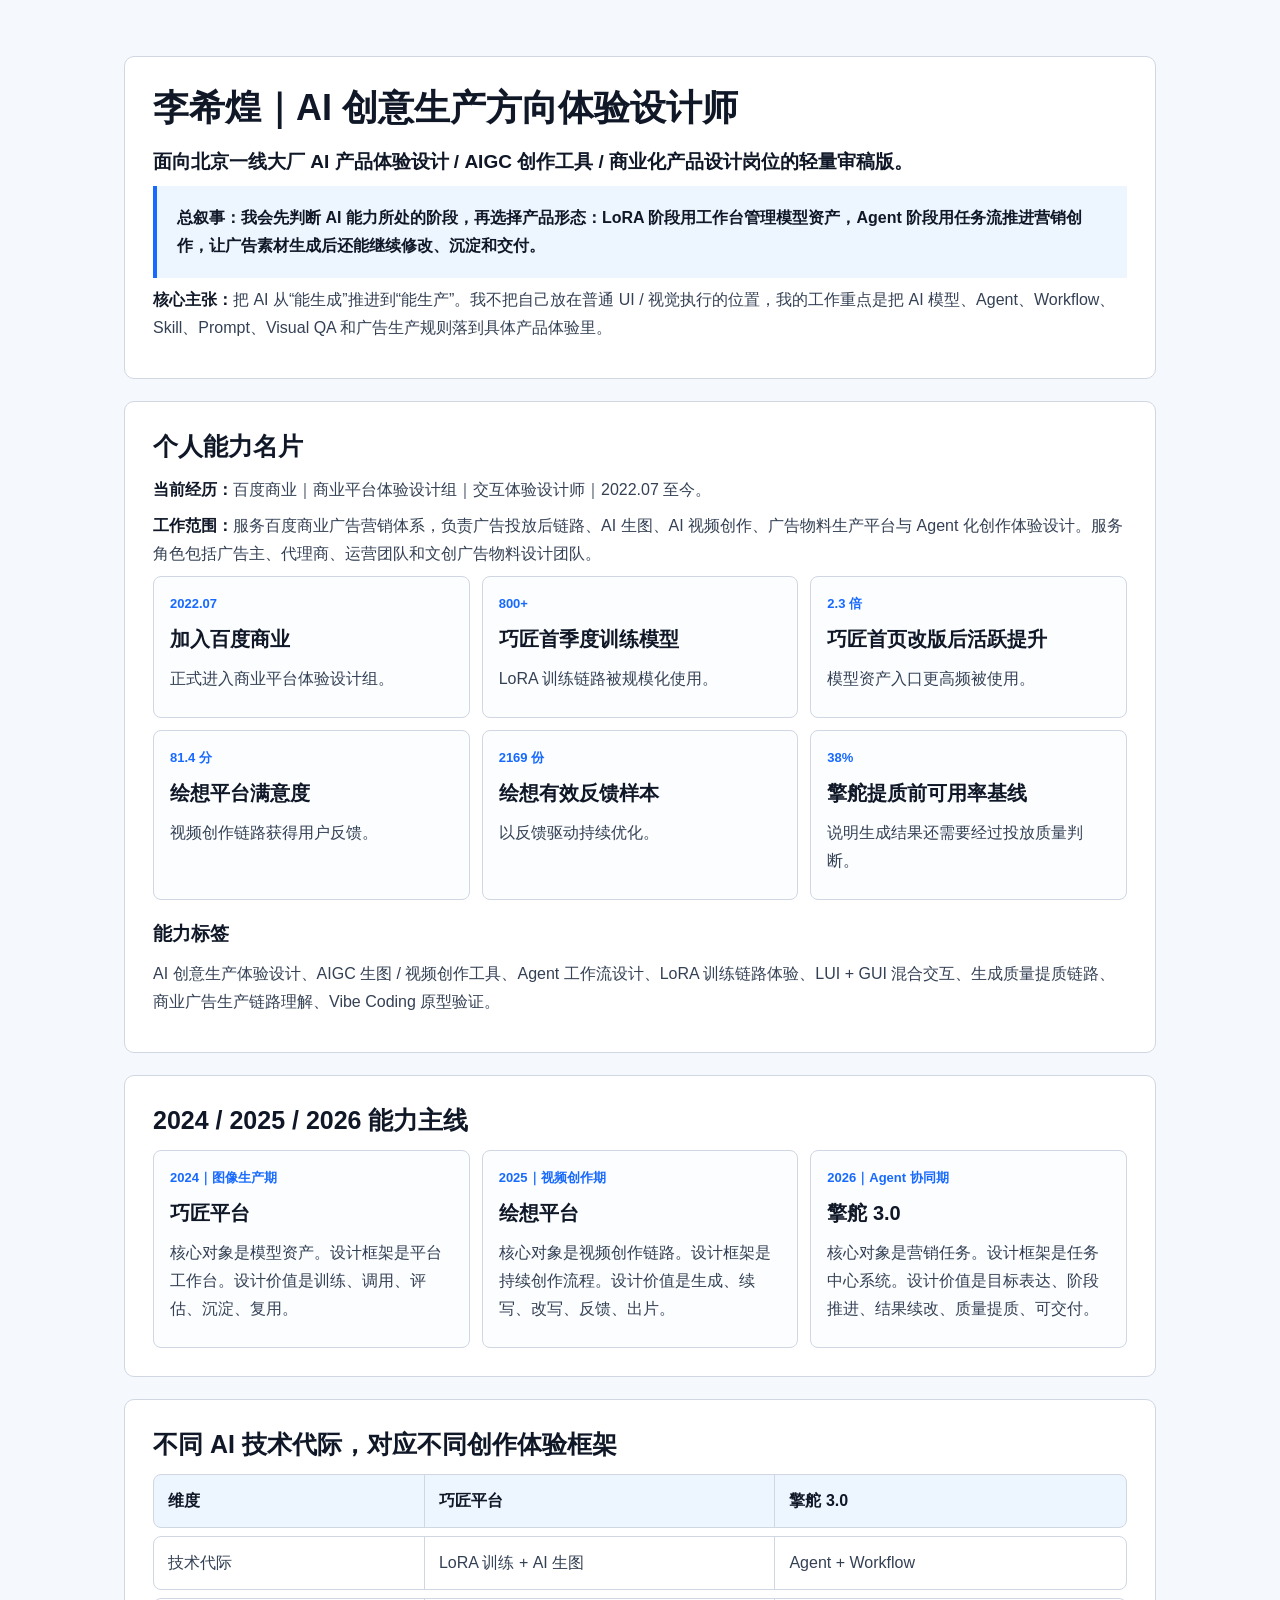
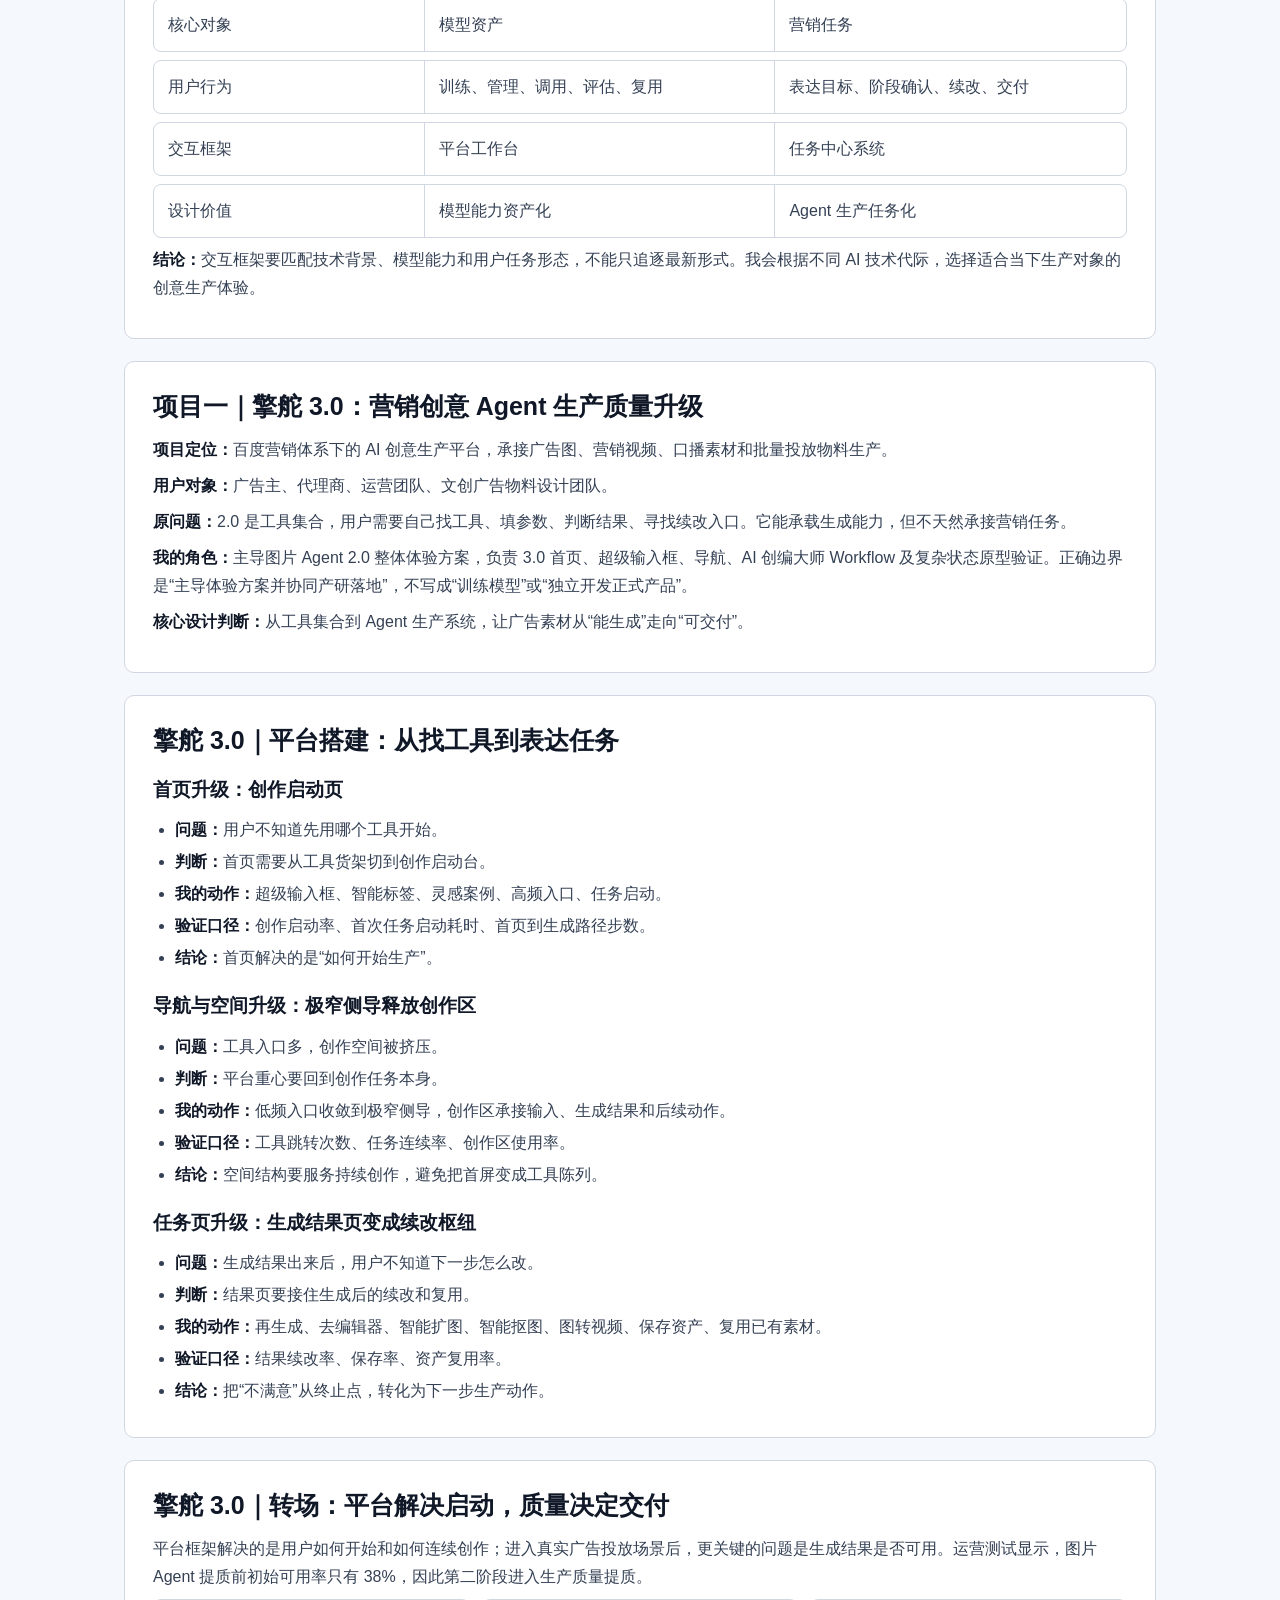
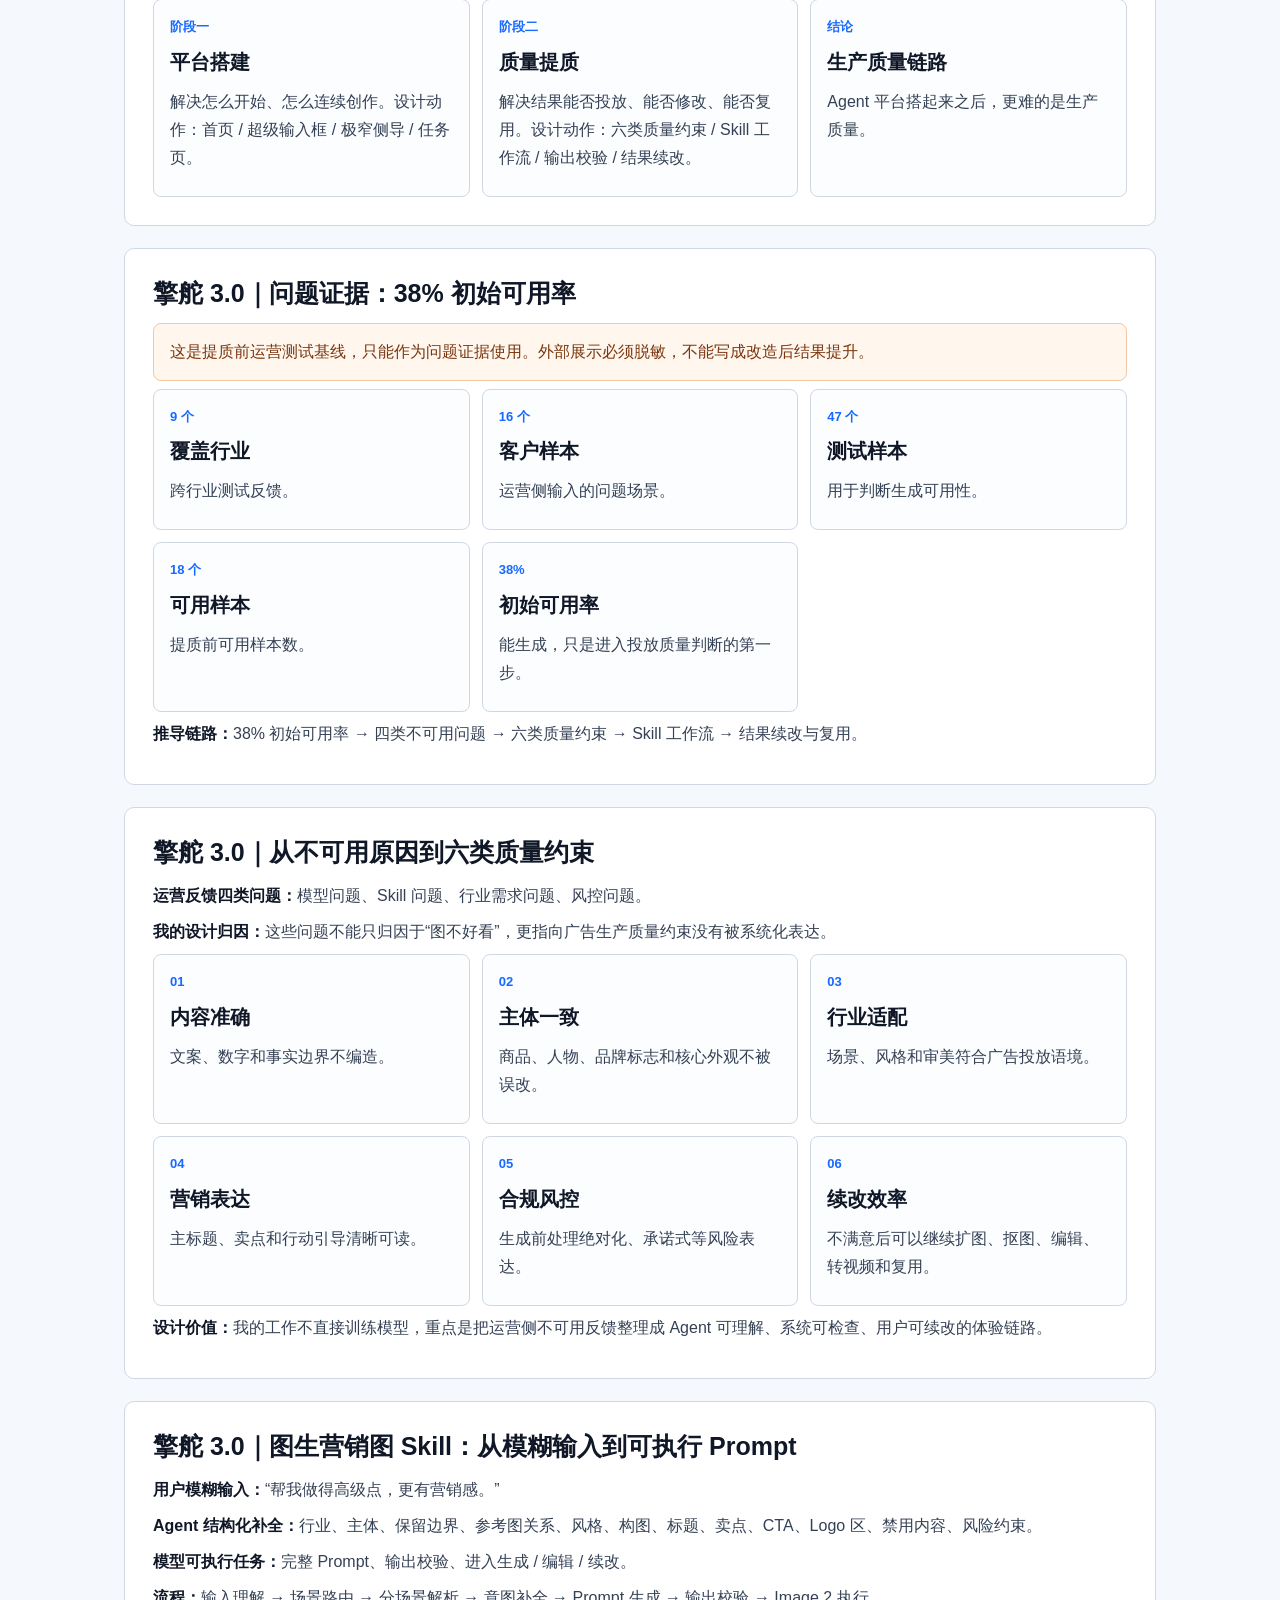
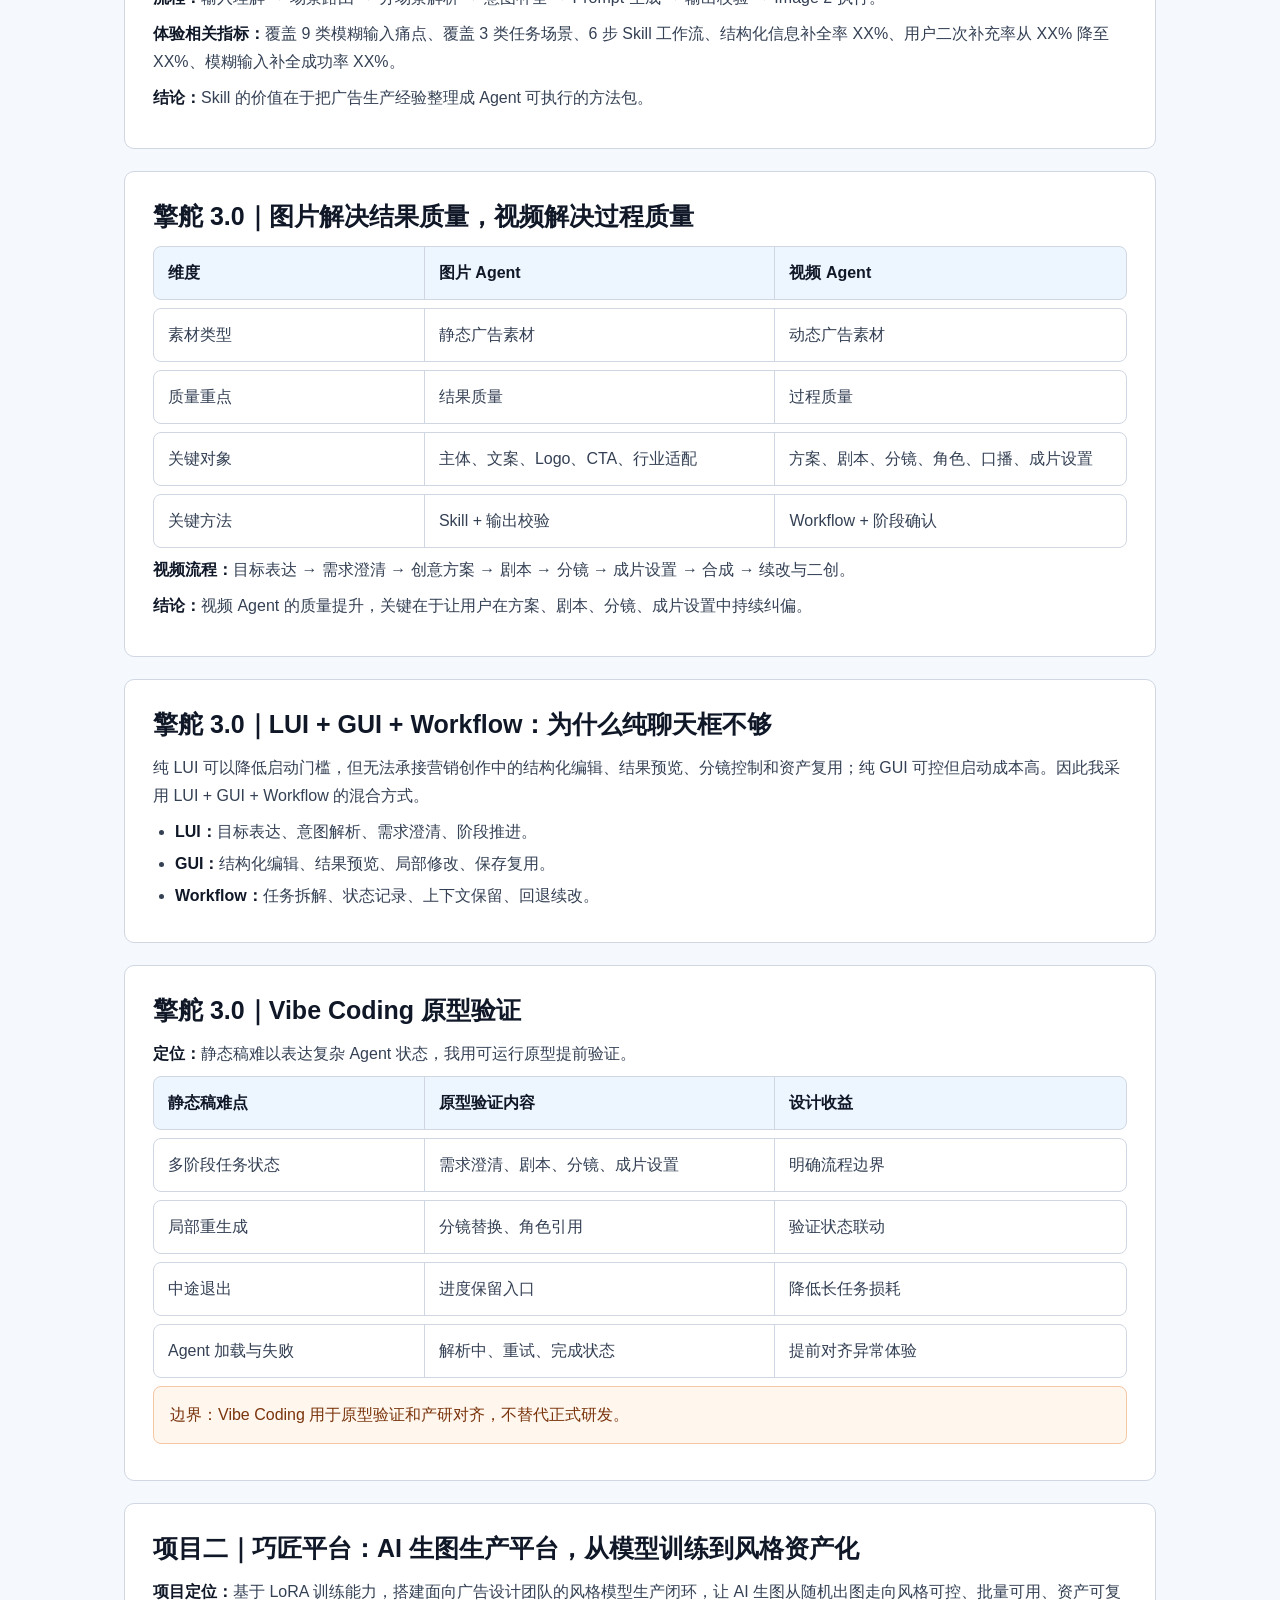
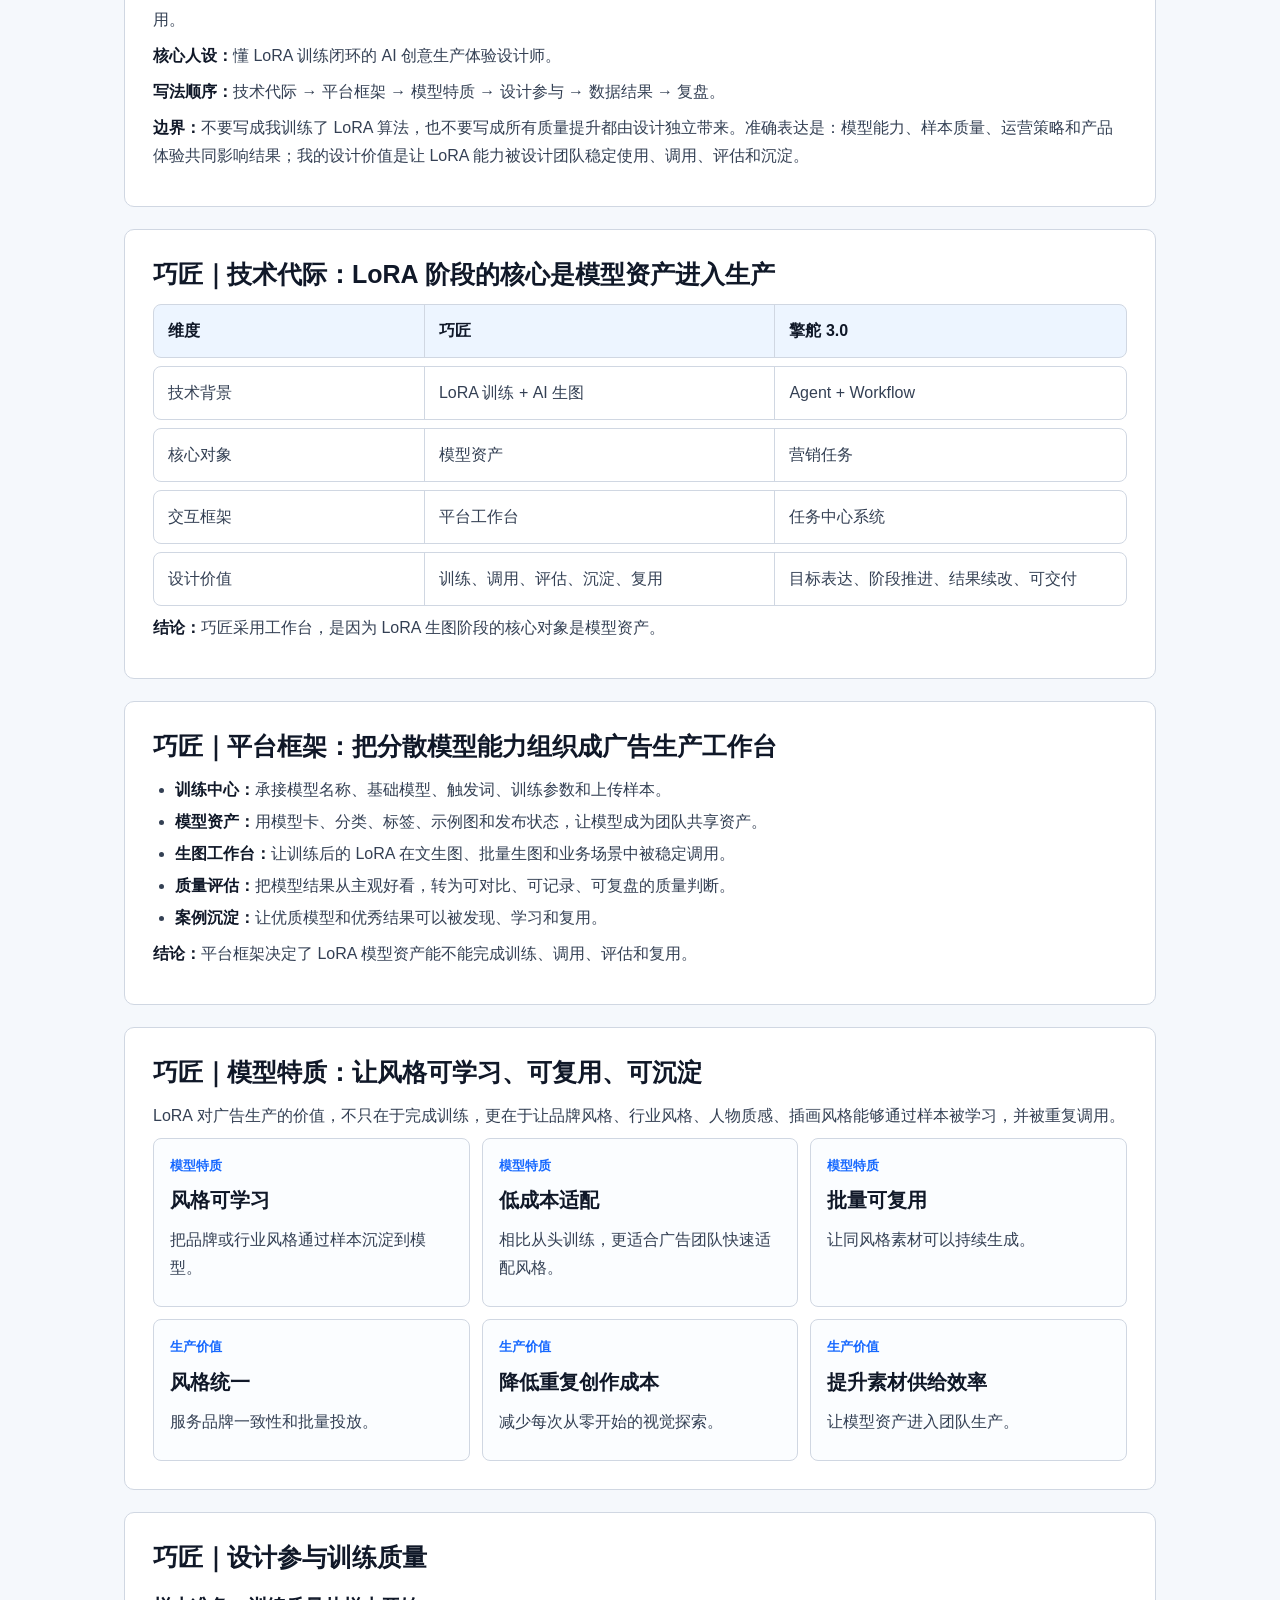
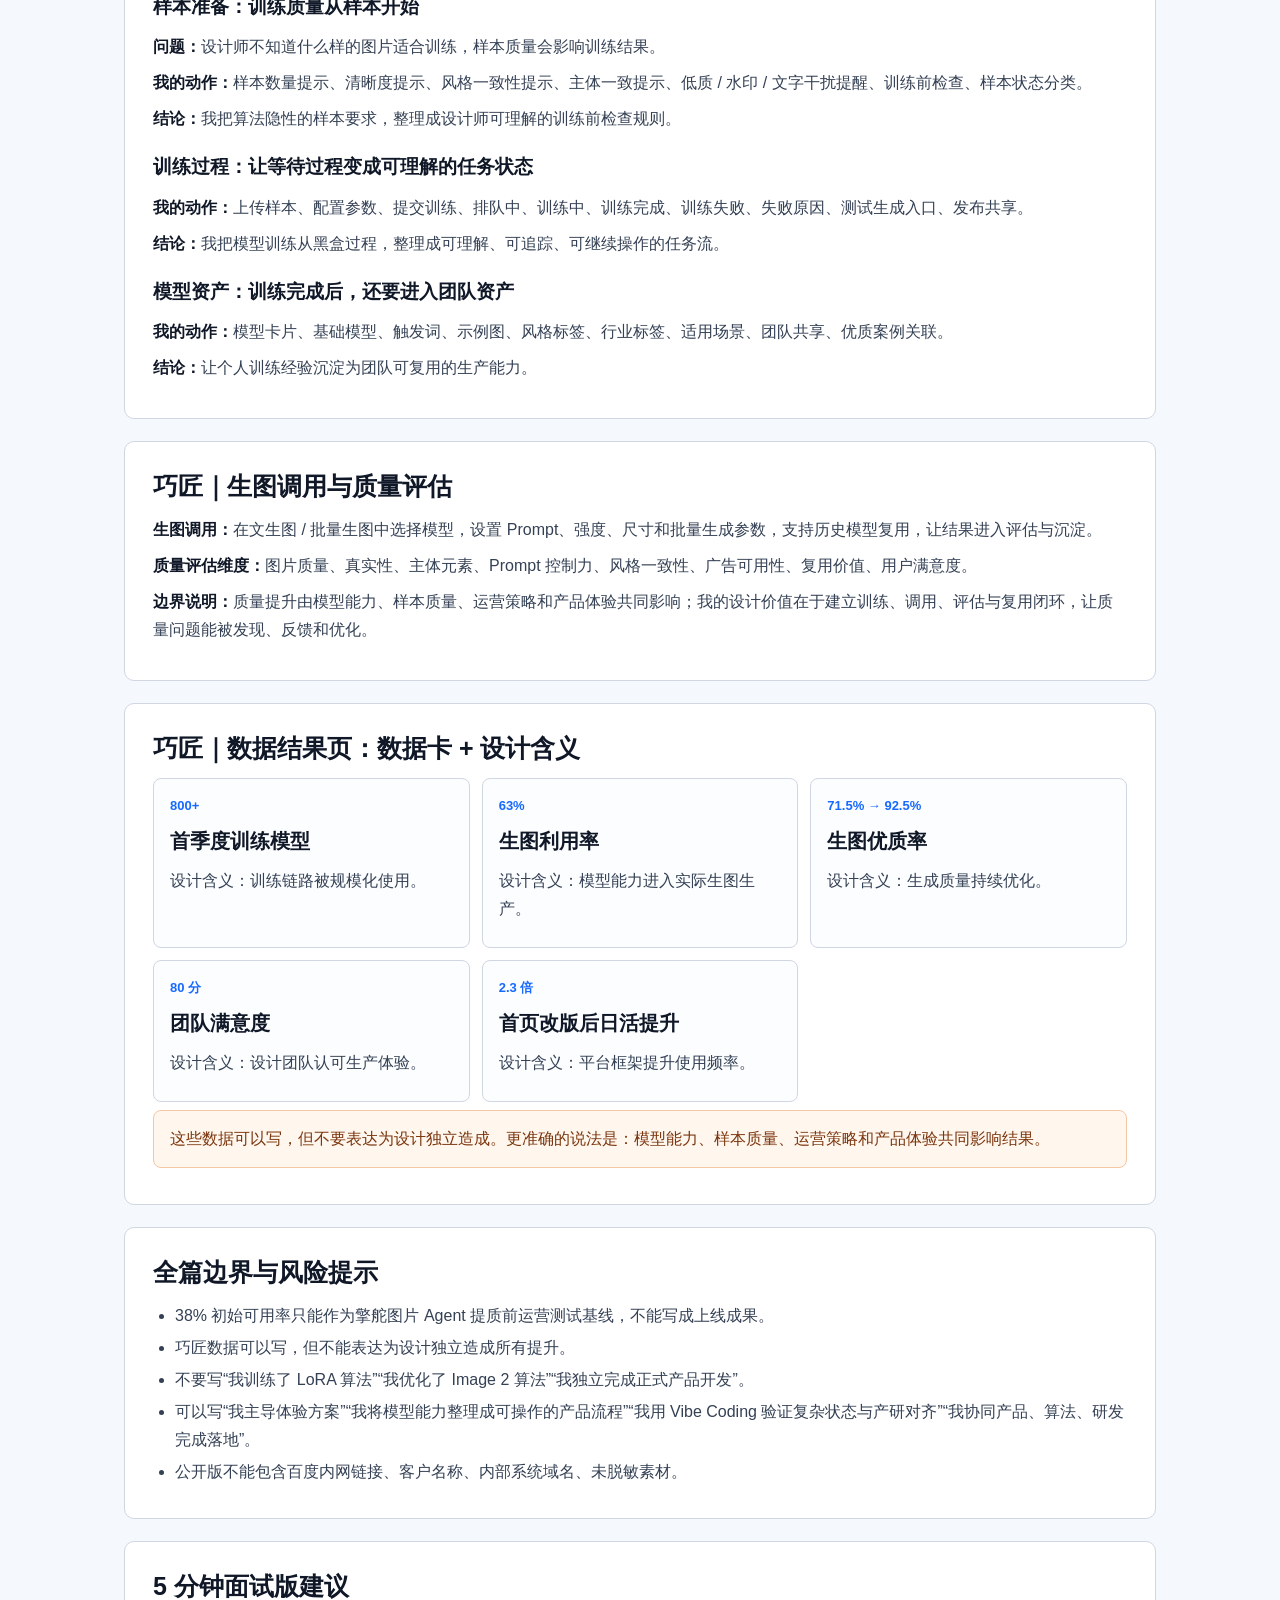
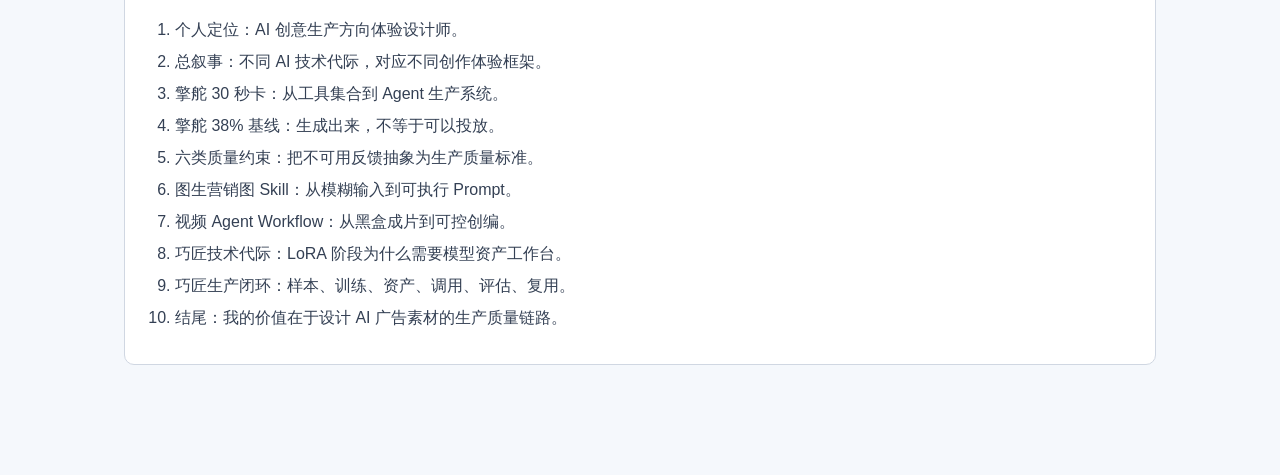
==== commit 5d29cced: "update portfolio 20260706" ====
--- a/chatgpt-review.html
+++ b/chatgpt-review.html
@@ -1,98 +1,391 @@
 <!doctype html>
 <html lang="zh-CN">
-<head>
-<meta charset="utf-8" />
-<meta name="viewport" content="width=device-width, initial-scale=1" />
-<title>人工智能创意生产研究｜轻量审稿版</title>
-<style>
-body{margin:0;background:#f5f8fc;color:#344054;font-family:-apple-system,BlinkMacSystemFont,"PingFang SC","Microsoft YaHei",Arial,sans-serif;line-height:1.75}main{max-width:1040px;margin:auto;padding:48px 24px 88px}section{margin:0 0 22px;padding:28px;border:1px solid #d0d7e2;border-radius:10px;background:#fff}h1,h2,h3{margin:0 0 14px;color:#101828;line-height:1.28}h1{font-size:36px}h2{font-size:25px}h3{font-size:19px;margin-top:20px}p{margin:8px 0}ul,ol{margin:8px 0 0 22px;padding:0}li{margin:4px 0}.lead{font-size:19px;font-weight:800;color:#101828}.tagline{padding:18px 20px;border-left:4px solid #1769ff;background:#edf5ff;color:#101828;font-weight:850}.grid{display:grid;grid-template-columns:repeat(auto-fit,minmax(230px,1fr));gap:12px}.card{padding:16px;border:1px solid #d0d7e2;border-radius:8px;background:#fbfdff}.card span{display:block;color:#1769ff;font-size:13px;font-weight:900}.card strong{display:block;margin:6px 0;color:#101828;font-size:20px}.table{display:grid;gap:8px}.row{display:grid;grid-template-columns:.85fr 1.1fr 1.1fr;border:1px solid #d0d7e2;border-radius:8px;overflow:hidden}.row>div{padding:12px 14px;border-right:1px solid #d0d7e2}.row>div:last-child{border-right:0}.head{background:#edf5ff;font-weight:900;color:#101828}.warn{padding:14px 16px;border:1px solid #f4c7a5;border-radius:8px;background:#fff6ed;color:#7a350d}@media(max-width:760px){main{padding:28px 14px 56px}section{padding:20px}.row{grid-template-columns:1fr}.row>div{border-right:0;border-bottom:1px solid #d0d7e2}.row>div:last-child{border-bottom:0}}
-</style>
-</head>
-<body>
-<main>
-<section>
-<h1>李希煌｜AI 创意生产方向体验设计师</h1>
-<p class="lead">面向北京一线大厂 AI 产品体验设计 / AIGC 创作工具 / 商业化产品设计岗位的轻量审稿版。</p>
-<p class="tagline">总叙事：我能根据不同 AI 技术代际，将模型能力转译成最适合的商业创意生产体验：LoRA 阶段搭建模型资产工作台，Agent 阶段搭建任务化生产系统，最终让 AI 广告素材从“能生成”走向“可交付”。</p>
-<p><strong>核心主张：</strong>把 AI 从“能生成”推进到“能生产”。我不是普通 UI / 视觉执行，而是能把 AI 模型、Agent、Workflow、Skill、Prompt、Visual QA 和广告生产规则转译为产品体验机制的商业 AI 体验设计师。</p>
-</section>
-<section>
-<h2>个人能力名片</h2>
-<p><strong>当前经历：</strong>百度商业｜商业平台体验设计组｜交互体验设计师｜2022.07 至今。</p>
-<p><strong>工作范围：</strong>服务百度商业广告营销体系，负责广告投放后链路、AI 生图、AI 视频创作、广告物料生产平台与 Agent 化创作体验设计。服务角色包括广告主、代理商、运营团队和文创广告物料设计团队。</p>
-<div class="grid"><div class="card"><span>2022.07</span><strong>加入百度商业</strong><p>正式进入商业平台体验设计组。</p></div><div class="card"><span>800+</span><strong>巧匠首季度训练模型</strong><p>LoRA 训练链路被规模化使用。</p></div><div class="card"><span>2.3 倍</span><strong>巧匠首页改版后活跃提升</strong><p>模型资产入口更高频被使用。</p></div><div class="card"><span>81.4 分</span><strong>绘想平台满意度</strong><p>视频创作链路获得用户反馈。</p></div><div class="card"><span>2169 份</span><strong>绘想有效反馈样本</strong><p>以反馈驱动持续优化。</p></div><div class="card"><span>38%</span><strong>擎舵提质前可用率基线</strong><p>证明生成结果不等于可投放。</p></div></div>
-<p><strong>能力标签：</strong>AI 创意生产体验设计、AIGC 生图 / 视频创作工具、Agent 工作流设计、LoRA 训练链路体验、LUI + GUI 混合交互、生成质量提质机制、商业广告生产链路理解、Vibe Coding 原型验证。</p>
-</section>
-<section>
-<h2>2024 / 2025 / 2026 能力主线</h2>
-<div class="grid"><div class="card"><span>2024｜图像生产期</span><strong>巧匠平台</strong><p>核心对象是模型资产。设计框架是平台工作台。设计价值是训练、调用、评估、沉淀、复用。</p></div><div class="card"><span>2025｜视频创作期</span><strong>绘想平台</strong><p>核心对象是视频创作链路。设计框架是持续创作流程。设计价值是生成、续写、改写、反馈、出片。</p></div><div class="card"><span>2026｜Agent 协同期</span><strong>擎舵 3.0</strong><p>核心对象是营销任务。设计框架是任务中心系统。设计价值是目标表达、阶段推进、结果续改、质量提质、可交付。</p></div></div>
-</section>
-<section>
-<h2>不同 AI 技术代际，对应不同创作体验框架</h2>
-<div class="table"><div class="row head"><div>维度</div><div>巧匠平台</div><div>擎舵 3.0</div></div><div class="row"><div>技术代际</div><div>LoRA 训练 + AI 生图</div><div>Agent + Workflow</div></div><div class="row"><div>核心对象</div><div>模型资产</div><div>营销任务</div></div><div class="row"><div>用户行为</div><div>训练、管理、调用、评估、复用</div><div>表达目标、阶段确认、续改、交付</div></div><div class="row"><div>交互框架</div><div>平台工作台</div><div>任务中心系统</div></div><div class="row"><div>设计价值</div><div>模型能力资产化</div><div>Agent 生产任务化</div></div></div>
-<p><strong>结论：</strong>交互框架不是越新越好，而是要匹配技术背景、模型能力和用户任务形态。我不是套同一种平台框架，而是能根据不同 AI 技术代际，选择最适合的创意生产体验。</p>
-</section>
-<section>
-<h2>项目一｜擎舵 3.0：营销创意 Agent 生产质量升级</h2>
-<p><strong>项目定位：</strong>百度营销体系下的 AI 创意生产平台，承接广告图、营销视频、口播素材和批量投放物料生产。</p>
-<p><strong>原问题：</strong>2.0 是工具集合，用户需要自己找工具、填参数、判断结果、寻找续改入口。它能承载生成能力，但不天然承接营销任务。</p>
-<p><strong>我的角色：</strong>主导图片 Agent 2.0 整体体验方案，负责 3.0 首页、超级输入框、导航、AI 创编大师 Workflow 及复杂状态原型验证。正确边界是“主导体验方案并协同产研落地”，不是“训练模型”或“独立开发正式产品”。</p>
-<p><strong>核心设计判断：</strong>从工具集合到 Agent 生产系统，让广告素材从“能生成”走向“可交付”。</p>
-<h3>平台搭建：从找工具到表达任务</h3>
-<ul><li><strong>首页升级：</strong>从工具货架转为创作启动台，动作包括超级输入框、智能标签、灵感案例、高频入口、任务启动。</li><li><strong>导航与空间升级：</strong>低频入口收敛到极窄侧导，主空间承接输入、生成结果和后续动作。</li><li><strong>任务页升级：</strong>结果页不是终点，而是续改和复用枢纽，承接再生成、去编辑器、智能扩图、智能抠图、图转视频、保存资产。</li></ul>
-<h3>转场：平台解决启动，质量决定交付</h3>
-<p>平台框架解决怎么开始和怎么连续创作，但真实投放场景还要回答“结果能不能用”。因此第二阶段进入生产质量提质。</p>
-</section>
-<section>
-<h2>擎舵 3.0｜问题证据：38% 初始可用率</h2>
-<p class="warn">这是提质前运营测试基线，不是上线后成果。外部展示必须脱敏，不能写成改造后结果提升。</p>
-<div class="grid"><div class="card"><span>9 个</span><strong>覆盖行业</strong><p>跨行业测试反馈。</p></div><div class="card"><span>16 个</span><strong>客户样本</strong><p>运营侧输入的问题场景。</p></div><div class="card"><span>47 个</span><strong>测试样本</strong><p>用于判断生成可用性。</p></div><div class="card"><span>18 个</span><strong>可用样本</strong><p>提质前可用样本数。</p></div><div class="card"><span>38%</span><strong>初始可用率</strong><p>生成出来，不等于可以投放。</p></div></div>
-<p><strong>推导链路：</strong>38% 初始可用率 → 四类不可用问题 → 六类质量约束 → Skill 工作流 → 结果续改与复用。</p>
-<h3>六类生产质量约束</h3>
-<p>内容准确、主体一致、行业适配、营销表达、合规风控、续改效率。</p>
-<p><strong>设计价值：</strong>我的工作不是直接训练模型，而是把运营侧不可用反馈转译为 Agent 可理解、系统可检查、用户可续改的体验机制。</p>
-</section>
-<section>
-<h2>擎舵 3.0｜图生营销图 Skill：从模糊输入到可执行 Prompt</h2>
-<p><strong>用户模糊输入：</strong>“帮我做得高级点，更有营销感。”</p>
-<p><strong>Agent 结构化补全：</strong>行业、主体、保留边界、参考图关系、风格、构图、标题、卖点、CTA、Logo 区、禁用内容、风险约束。</p>
-<p><strong>流程：</strong>输入理解 → 场景路由 → 分场景解析 → 意图补全 → Prompt 生成 → 输出校验 → Image 2 执行。</p>
-<p><strong>结论：</strong>Skill 的价值不是多一个按钮，而是把广告生产经验转成 Agent 可执行的方法包。</p>
-</section>
-<section>
-<h2>擎舵 3.0｜视频 Agent Workflow 与混合交互</h2>
-<p><strong>一句话：</strong>图片解决结果质量，视频解决过程质量。</p>
-<div class="table"><div class="row head"><div>维度</div><div>图片 Agent</div><div>视频 Agent</div></div><div class="row"><div>素材类型</div><div>静态广告素材</div><div>动态广告素材</div></div><div class="row"><div>质量重点</div><div>结果质量</div><div>过程质量</div></div><div class="row"><div>关键对象</div><div>主体、文案、Logo、CTA、行业适配</div><div>方案、剧本、分镜、角色、口播、成片设置</div></div><div class="row"><div>机制</div><div>Skill + 输出校验</div><div>Workflow + 阶段确认</div></div></div>
-<p><strong>视频流程：</strong>目标表达 → 需求澄清 → 创意方案 → 剧本 → 分镜 → 成片设置 → 合成 → 续改与二创。</p>
-<p><strong>LUI + GUI + Workflow：</strong>纯 LUI 降低启动门槛，但无法承接结构化编辑、结果预览、分镜控制和资产复用；纯 GUI 可控但启动成本高。因此用语言交互承接目标表达，用图形界面承接编辑控制，用 Workflow 承接状态记录、回退和续改。</p>
-<p><strong>Vibe Coding：</strong>用可运行原型验证多阶段任务状态、局部重生成、中途退出、Agent 加载与失败，不替代研发，只降低复杂 AI 工作流的沟通成本。</p>
-</section>
-<section>
-<h2>项目二｜巧匠平台：AI 生图生产平台，从模型训练到风格资产化</h2>
-<p><strong>项目定位：</strong>基于 LoRA 训练能力，搭建面向广告设计团队的风格模型生产闭环，让 AI 生图从随机出图走向风格可控、批量可用、资产可复用。</p>
-<p><strong>核心人设：</strong>懂 LoRA 训练闭环的 AI 创意生产体验设计师。</p>
-<p><strong>写法顺序：</strong>技术代际 → 平台框架 → 模型特质 → 设计参与 → 数据结果 → 复盘。</p>
-<p><strong>边界：</strong>不要写成我训练了 LoRA 算法，也不要写成所有质量提升都由设计独立带来。准确表达是：模型能力、样本质量、运营策略和产品体验共同影响结果；我的设计价值是让 LoRA 能力被设计团队稳定使用、调用、评估和沉淀。</p>
-<h3>平台框架：模型资产工作台</h3>
-<ul><li><strong>训练中心：</strong>承接模型名称、基础模型、触发词、训练参数和上传样本。</li><li><strong>模型资产：</strong>用模型卡、分类、标签、示例图和发布状态，让模型成为团队共享资产。</li><li><strong>生图工作台：</strong>让训练后的 LoRA 在文生图、批量生图和业务场景中被稳定调用。</li><li><strong>质量评估：</strong>把模型结果从主观好看，转为可对比、可记录、可复盘的质量判断。</li></ul>
-</section>
-<section>
-<h2>巧匠｜设计参与训练质量</h2>
-<h3>样本准备：训练质量从样本开始</h3><p>将样本数量、清晰度、风格一致性、主体一致、低质 / 水印 / 文字干扰提醒、训练前检查和样本状态分类转译成用户可理解的训练前规则。</p>
-<h3>训练过程：训练不是等待，而是可理解的任务状态</h3><p>设计上传样本、配置参数、提交训练、排队中、训练中、训练完成、训练失败、失败原因、测试生成入口、发布共享。</p>
-<h3>模型资产：训练完成不是终点，成为资产才有生产价值</h3><p>通过模型卡片、基础模型、触发词、示例图、风格标签、行业标签、适用场景、团队共享、优质案例关联，让个人训练经验沉淀为团队可复用的生产能力。</p>
-<h3>生图调用与质量评估</h3><p>在文生图 / 批量生图中选择模型，设置 Prompt、强度、尺寸和批量生成参数，支持历史模型复用，并用图片质量、真实性、主体元素、Prompt 控制力、风格一致性、广告可用性、复用价值和用户满意度判断模型是否可用。</p>
-</section>
-<section>
-<h2>巧匠｜数据结果页：数据卡 + 设计含义</h2>
-<div class="grid"><div class="card"><span>800+</span><strong>首季度训练模型</strong><p>设计含义：训练链路被规模化使用。</p></div><div class="card"><span>63%</span><strong>生图利用率</strong><p>设计含义：模型能力进入实际生图生产。</p></div><div class="card"><span>71.5% → 92.5%</span><strong>生图优质率</strong><p>设计含义：生成质量持续优化。</p></div><div class="card"><span>80 分</span><strong>团队满意度</strong><p>设计含义：设计团队认可生产体验。</p></div><div class="card"><span>2.3 倍</span><strong>首页改版后日活提升</strong><p>设计含义：平台框架提升使用频率。</p></div></div>
-<p class="warn">这些数据可以写，但不要表达为设计独立造成。更准确的说法是：模型能力、样本质量、运营策略和产品体验共同影响结果。</p>
-</section>
-<section>
-<h2>边界、裁剪与面试讲述</h2>
-<ul><li>38% 初始可用率只能作为擎舵图片 Agent 提质前运营测试基线，不能写成上线成果。</li><li>不要写“我训练了 LoRA 算法”“我优化了 Image 2 算法”“我独立完成正式产品开发”。</li><li>可以写“我主导体验方案”“我将模型能力转译为可操作的产品流程”“我用 Vibe Coding 验证复杂状态与产研对齐”“我协同产品、算法、研发完成落地”。</li><li>公开版不能包含百度内网链接、客户名称、内部系统域名、未脱敏素材。</li></ul>
-<p><strong>5 分钟面试版建议：</strong>个人定位 → 技术代际对照 → 擎舵 30 秒卡 → 38% 基线 → 六类质量约束 → 图生营销图 Skill → 视频 Agent Workflow → 巧匠 LoRA 工作台 → 巧匠生产闭环 → 结尾“我的价值不是训练模型，而是设计 AI 广告素材的生产质量机制”。</p>
-</section>
-</main>
-</body>
+  <head>
+    <meta charset="UTF-8" />
+    <meta name="viewport" content="width=device-width, initial-scale=1.0" />
+    <title>人工智能创意生产研究｜轻量审稿版</title>
+    <style>
+      :root {
+        --ink: #101828;
+        --text: #344054;
+        --muted: #667085;
+        --line: #d0d7e2;
+        --blue: #1769ff;
+        --paper: #ffffff;
+        --bg: #f5f8fc;
+      }
+      * { box-sizing: border-box; }
+      body {
+        margin: 0;
+        color: var(--text);
+        background: var(--bg);
+        font-family: "PingFang SC", "Hiragino Sans GB", "Microsoft YaHei", Arial, sans-serif;
+        line-height: 1.75;
+      }
+      main {
+        max-width: 1080px;
+        margin: 0 auto;
+        padding: 56px 24px 88px;
+      }
+      section {
+        margin: 0 0 22px;
+        padding: 28px;
+        border: 1px solid var(--line);
+        border-radius: 10px;
+        background: var(--paper);
+      }
+      h1, h2, h3 {
+        margin: 0 0 14px;
+        color: var(--ink);
+        line-height: 1.28;
+      }
+      h1 { font-size: 36px; }
+      h2 { font-size: 25px; }
+      h3 { font-size: 19px; margin-top: 22px; }
+      p { margin: 8px 0; }
+      ul, ol { margin: 8px 0 0 22px; padding: 0; }
+      li { margin: 4px 0; }
+      strong { color: var(--ink); }
+      .lead {
+        color: var(--ink);
+        font-size: 19px;
+        font-weight: 700;
+      }
+      .tagline {
+        padding: 18px 20px;
+        border-left: 4px solid var(--blue);
+        color: var(--ink);
+        background: #edf5ff;
+        font-weight: 800;
+      }
+      .grid {
+        display: grid;
+        grid-template-columns: repeat(3, minmax(0, 1fr));
+        gap: 12px;
+      }
+      .card {
+        min-width: 0;
+        padding: 16px;
+        border: 1px solid var(--line);
+        border-radius: 8px;
+        background: #fbfdff;
+      }
+      .card span {
+        display: block;
+        color: var(--blue);
+        font-size: 13px;
+        font-weight: 900;
+      }
+      .card strong {
+        display: block;
+        margin: 6px 0;
+        font-size: 20px;
+      }
+      .table {
+        display: grid;
+        gap: 8px;
+      }
+      .row {
+        display: grid;
+        grid-template-columns: 0.85fr 1.1fr 1.1fr;
+        border: 1px solid var(--line);
+        border-radius: 8px;
+        overflow: hidden;
+      }
+      .row > div {
+        padding: 12px 14px;
+        border-right: 1px solid var(--line);
+      }
+      .row > div:last-child { border-right: 0; }
+      .head { background: #edf5ff; font-weight: 900; color: var(--ink); }
+      .warn {
+        padding: 14px 16px;
+        border: 1px solid #f4c7a5;
+        border-radius: 8px;
+        color: #7a350d;
+        background: #fff6ed;
+      }
+      @media (max-width: 760px) {
+        main { padding: 28px 14px 56px; }
+        section { padding: 20px; }
+        .grid, .row { grid-template-columns: 1fr; }
+        .row > div { border-right: 0; border-bottom: 1px solid var(--line); }
+        .row > div:last-child { border-bottom: 0; }
+      }
+    </style>
+  </head>
+  <body>
+    <main>
+      <section>
+        <h1>李希煌｜AI 创意生产方向体验设计师</h1>
+        <p class="lead">面向北京一线大厂 AI 产品体验设计 / AIGC 创作工具 / 商业化产品设计岗位的轻量审稿版。</p>
+        <p class="tagline">总叙事：我会先判断 AI 能力所处的阶段，再选择产品形态：LoRA 阶段用工作台管理模型资产，Agent 阶段用任务流推进营销创作，让广告素材生成后还能继续修改、沉淀和交付。</p>
+        <p><strong>核心主张：</strong>把 AI 从“能生成”推进到“能生产”。我不把自己放在普通 UI / 视觉执行的位置，我的工作重点是把 AI 模型、Agent、Workflow、Skill、Prompt、Visual QA 和广告生产规则落到具体产品体验里。</p>
+      </section>
+
+      <section>
+        <h2>个人能力名片</h2>
+        <p><strong>当前经历：</strong>百度商业｜商业平台体验设计组｜交互体验设计师｜2022.07 至今。</p>
+        <p><strong>工作范围：</strong>服务百度商业广告营销体系，负责广告投放后链路、AI 生图、AI 视频创作、广告物料生产平台与 Agent 化创作体验设计。服务角色包括广告主、代理商、运营团队和文创广告物料设计团队。</p>
+        <div class="grid">
+          <div class="card"><span>2022.07</span><strong>加入百度商业</strong><p>正式进入商业平台体验设计组。</p></div>
+          <div class="card"><span>800+</span><strong>巧匠首季度训练模型</strong><p>LoRA 训练链路被规模化使用。</p></div>
+          <div class="card"><span>2.3 倍</span><strong>巧匠首页改版后活跃提升</strong><p>模型资产入口更高频被使用。</p></div>
+          <div class="card"><span>81.4 分</span><strong>绘想平台满意度</strong><p>视频创作链路获得用户反馈。</p></div>
+          <div class="card"><span>2169 份</span><strong>绘想有效反馈样本</strong><p>以反馈驱动持续优化。</p></div>
+          <div class="card"><span>38%</span><strong>擎舵提质前可用率基线</strong><p>说明生成结果还需要经过投放质量判断。</p></div>
+        </div>
+        <h3>能力标签</h3>
+        <p>AI 创意生产体验设计、AIGC 生图 / 视频创作工具、Agent 工作流设计、LoRA 训练链路体验、LUI + GUI 混合交互、生成质量提质链路、商业广告生产链路理解、Vibe Coding 原型验证。</p>
+      </section>
+
+      <section>
+        <h2>2024 / 2025 / 2026 能力主线</h2>
+        <div class="grid">
+          <div class="card"><span>2024｜图像生产期</span><strong>巧匠平台</strong><p>核心对象是模型资产。设计框架是平台工作台。设计价值是训练、调用、评估、沉淀、复用。</p></div>
+          <div class="card"><span>2025｜视频创作期</span><strong>绘想平台</strong><p>核心对象是视频创作链路。设计框架是持续创作流程。设计价值是生成、续写、改写、反馈、出片。</p></div>
+          <div class="card"><span>2026｜Agent 协同期</span><strong>擎舵 3.0</strong><p>核心对象是营销任务。设计框架是任务中心系统。设计价值是目标表达、阶段推进、结果续改、质量提质、可交付。</p></div>
+        </div>
+      </section>
+
+      <section>
+        <h2>不同 AI 技术代际，对应不同创作体验框架</h2>
+        <div class="table">
+          <div class="row head"><div>维度</div><div>巧匠平台</div><div>擎舵 3.0</div></div>
+          <div class="row"><div>技术代际</div><div>LoRA 训练 + AI 生图</div><div>Agent + Workflow</div></div>
+          <div class="row"><div>核心对象</div><div>模型资产</div><div>营销任务</div></div>
+          <div class="row"><div>用户行为</div><div>训练、管理、调用、评估、复用</div><div>表达目标、阶段确认、续改、交付</div></div>
+          <div class="row"><div>交互框架</div><div>平台工作台</div><div>任务中心系统</div></div>
+          <div class="row"><div>设计价值</div><div>模型能力资产化</div><div>Agent 生产任务化</div></div>
+        </div>
+        <p><strong>结论：</strong>交互框架要匹配技术背景、模型能力和用户任务形态，不能只追逐最新形式。我会根据不同 AI 技术代际，选择适合当下生产对象的创意生产体验。</p>
+      </section>
+
+      <section>
+        <h2>项目一｜擎舵 3.0：营销创意 Agent 生产质量升级</h2>
+        <p><strong>项目定位：</strong>百度营销体系下的 AI 创意生产平台，承接广告图、营销视频、口播素材和批量投放物料生产。</p>
+        <p><strong>用户对象：</strong>广告主、代理商、运营团队、文创广告物料设计团队。</p>
+        <p><strong>原问题：</strong>2.0 是工具集合，用户需要自己找工具、填参数、判断结果、寻找续改入口。它能承载生成能力，但不天然承接营销任务。</p>
+        <p><strong>我的角色：</strong>主导图片 Agent 2.0 整体体验方案，负责 3.0 首页、超级输入框、导航、AI 创编大师 Workflow 及复杂状态原型验证。正确边界是“主导体验方案并协同产研落地”，不写成“训练模型”或“独立开发正式产品”。</p>
+        <p><strong>核心设计判断：</strong>从工具集合到 Agent 生产系统，让广告素材从“能生成”走向“可交付”。</p>
+      </section>
+
+      <section>
+        <h2>擎舵 3.0｜平台搭建：从找工具到表达任务</h2>
+        <h3>首页升级：创作启动页</h3>
+        <ul>
+          <li><strong>问题：</strong>用户不知道先用哪个工具开始。</li>
+          <li><strong>判断：</strong>首页需要从工具货架切到创作启动台。</li>
+          <li><strong>我的动作：</strong>超级输入框、智能标签、灵感案例、高频入口、任务启动。</li>
+          <li><strong>验证口径：</strong>创作启动率、首次任务启动耗时、首页到生成路径步数。</li>
+          <li><strong>结论：</strong>首页解决的是“如何开始生产”。</li>
+        </ul>
+        <h3>导航与空间升级：极窄侧导释放创作区</h3>
+        <ul>
+          <li><strong>问题：</strong>工具入口多，创作空间被挤压。</li>
+          <li><strong>判断：</strong>平台重心要回到创作任务本身。</li>
+          <li><strong>我的动作：</strong>低频入口收敛到极窄侧导，创作区承接输入、生成结果和后续动作。</li>
+          <li><strong>验证口径：</strong>工具跳转次数、任务连续率、创作区使用率。</li>
+          <li><strong>结论：</strong>空间结构要服务持续创作，避免把首屏变成工具陈列。</li>
+        </ul>
+        <h3>任务页升级：生成结果页变成续改枢纽</h3>
+        <ul>
+          <li><strong>问题：</strong>生成结果出来后，用户不知道下一步怎么改。</li>
+          <li><strong>判断：</strong>结果页要接住生成后的续改和复用。</li>
+          <li><strong>我的动作：</strong>再生成、去编辑器、智能扩图、智能抠图、图转视频、保存资产、复用已有素材。</li>
+          <li><strong>验证口径：</strong>结果续改率、保存率、资产复用率。</li>
+          <li><strong>结论：</strong>把“不满意”从终止点，转化为下一步生产动作。</li>
+        </ul>
+      </section>
+
+      <section>
+        <h2>擎舵 3.0｜转场：平台解决启动，质量决定交付</h2>
+        <p>平台框架解决的是用户如何开始和如何连续创作；进入真实广告投放场景后，更关键的问题是生成结果是否可用。运营测试显示，图片 Agent 提质前初始可用率只有 38%，因此第二阶段进入生产质量提质。</p>
+        <div class="grid">
+          <div class="card"><span>阶段一</span><strong>平台搭建</strong><p>解决怎么开始、怎么连续创作。设计动作：首页 / 超级输入框 / 极窄侧导 / 任务页。</p></div>
+          <div class="card"><span>阶段二</span><strong>质量提质</strong><p>解决结果能否投放、能否修改、能否复用。设计动作：六类质量约束 / Skill 工作流 / 输出校验 / 结果续改。</p></div>
+          <div class="card"><span>结论</span><strong>生产质量链路</strong><p>Agent 平台搭起来之后，更难的是生产质量。</p></div>
+        </div>
+      </section>
+
+      <section>
+        <h2>擎舵 3.0｜问题证据：38% 初始可用率</h2>
+        <p class="warn">这是提质前运营测试基线，只能作为问题证据使用。外部展示必须脱敏，不能写成改造后结果提升。</p>
+        <div class="grid">
+          <div class="card"><span>9 个</span><strong>覆盖行业</strong><p>跨行业测试反馈。</p></div>
+          <div class="card"><span>16 个</span><strong>客户样本</strong><p>运营侧输入的问题场景。</p></div>
+          <div class="card"><span>47 个</span><strong>测试样本</strong><p>用于判断生成可用性。</p></div>
+          <div class="card"><span>18 个</span><strong>可用样本</strong><p>提质前可用样本数。</p></div>
+          <div class="card"><span>38%</span><strong>初始可用率</strong><p>能生成，只是进入投放质量判断的第一步。</p></div>
+        </div>
+        <p><strong>推导链路：</strong>38% 初始可用率 → 四类不可用问题 → 六类质量约束 → Skill 工作流 → 结果续改与复用。</p>
+      </section>
+
+      <section>
+        <h2>擎舵 3.0｜从不可用原因到六类质量约束</h2>
+        <p><strong>运营反馈四类问题：</strong>模型问题、Skill 问题、行业需求问题、风控问题。</p>
+        <p><strong>我的设计归因：</strong>这些问题不能只归因于“图不好看”，更指向广告生产质量约束没有被系统化表达。</p>
+        <div class="grid">
+          <div class="card"><span>01</span><strong>内容准确</strong><p>文案、数字和事实边界不编造。</p></div>
+          <div class="card"><span>02</span><strong>主体一致</strong><p>商品、人物、品牌标志和核心外观不被误改。</p></div>
+          <div class="card"><span>03</span><strong>行业适配</strong><p>场景、风格和审美符合广告投放语境。</p></div>
+          <div class="card"><span>04</span><strong>营销表达</strong><p>主标题、卖点和行动引导清晰可读。</p></div>
+          <div class="card"><span>05</span><strong>合规风控</strong><p>生成前处理绝对化、承诺式等风险表达。</p></div>
+          <div class="card"><span>06</span><strong>续改效率</strong><p>不满意后可以继续扩图、抠图、编辑、转视频和复用。</p></div>
+        </div>
+        <p><strong>设计价值：</strong>我的工作不直接训练模型，重点是把运营侧不可用反馈整理成 Agent 可理解、系统可检查、用户可续改的体验链路。</p>
+      </section>
+
+      <section>
+        <h2>擎舵 3.0｜图生营销图 Skill：从模糊输入到可执行 Prompt</h2>
+        <p><strong>用户模糊输入：</strong>“帮我做得高级点，更有营销感。”</p>
+        <p><strong>Agent 结构化补全：</strong>行业、主体、保留边界、参考图关系、风格、构图、标题、卖点、CTA、Logo 区、禁用内容、风险约束。</p>
+        <p><strong>模型可执行任务：</strong>完整 Prompt、输出校验、进入生成 / 编辑 / 续改。</p>
+        <p><strong>流程：</strong>输入理解 → 场景路由 → 分场景解析 → 意图补全 → Prompt 生成 → 输出校验 → Image 2 执行。</p>
+        <p><strong>体验相关指标：</strong>覆盖 9 类模糊输入痛点、覆盖 3 类任务场景、6 步 Skill 工作流、结构化信息补全率 XX%、用户二次补充率从 XX% 降至 XX%、模糊输入补全成功率 XX%。</p>
+        <p><strong>结论：</strong>Skill 的价值在于把广告生产经验整理成 Agent 可执行的方法包。</p>
+      </section>
+
+      <section>
+        <h2>擎舵 3.0｜图片解决结果质量，视频解决过程质量</h2>
+        <div class="table">
+          <div class="row head"><div>维度</div><div>图片 Agent</div><div>视频 Agent</div></div>
+          <div class="row"><div>素材类型</div><div>静态广告素材</div><div>动态广告素材</div></div>
+          <div class="row"><div>质量重点</div><div>结果质量</div><div>过程质量</div></div>
+          <div class="row"><div>关键对象</div><div>主体、文案、Logo、CTA、行业适配</div><div>方案、剧本、分镜、角色、口播、成片设置</div></div>
+          <div class="row"><div>关键方法</div><div>Skill + 输出校验</div><div>Workflow + 阶段确认</div></div>
+        </div>
+        <p><strong>视频流程：</strong>目标表达 → 需求澄清 → 创意方案 → 剧本 → 分镜 → 成片设置 → 合成 → 续改与二创。</p>
+        <p><strong>结论：</strong>视频 Agent 的质量提升，关键在于让用户在方案、剧本、分镜、成片设置中持续纠偏。</p>
+      </section>
+
+      <section>
+        <h2>擎舵 3.0｜LUI + GUI + Workflow：为什么纯聊天框不够</h2>
+        <p>纯 LUI 可以降低启动门槛，但无法承接营销创作中的结构化编辑、结果预览、分镜控制和资产复用；纯 GUI 可控但启动成本高。因此我采用 LUI + GUI + Workflow 的混合方式。</p>
+        <ul>
+          <li><strong>LUI：</strong>目标表达、意图解析、需求澄清、阶段推进。</li>
+          <li><strong>GUI：</strong>结构化编辑、结果预览、局部修改、保存复用。</li>
+          <li><strong>Workflow：</strong>任务拆解、状态记录、上下文保留、回退续改。</li>
+        </ul>
+      </section>
+
+      <section>
+        <h2>擎舵 3.0｜Vibe Coding 原型验证</h2>
+        <p><strong>定位：</strong>静态稿难以表达复杂 Agent 状态，我用可运行原型提前验证。</p>
+        <div class="table">
+          <div class="row head"><div>静态稿难点</div><div>原型验证内容</div><div>设计收益</div></div>
+          <div class="row"><div>多阶段任务状态</div><div>需求澄清、剧本、分镜、成片设置</div><div>明确流程边界</div></div>
+          <div class="row"><div>局部重生成</div><div>分镜替换、角色引用</div><div>验证状态联动</div></div>
+          <div class="row"><div>中途退出</div><div>进度保留入口</div><div>降低长任务损耗</div></div>
+          <div class="row"><div>Agent 加载与失败</div><div>解析中、重试、完成状态</div><div>提前对齐异常体验</div></div>
+        </div>
+        <p class="warn">边界：Vibe Coding 用于原型验证和产研对齐，不替代正式研发。</p>
+      </section>
+
+      <section>
+        <h2>项目二｜巧匠平台：AI 生图生产平台，从模型训练到风格资产化</h2>
+        <p><strong>项目定位：</strong>基于 LoRA 训练能力，搭建面向广告设计团队的风格模型生产闭环，让 AI 生图从随机出图走向风格可控、批量可用、资产可复用。</p>
+        <p><strong>核心人设：</strong>懂 LoRA 训练闭环的 AI 创意生产体验设计师。</p>
+        <p><strong>写法顺序：</strong>技术代际 → 平台框架 → 模型特质 → 设计参与 → 数据结果 → 复盘。</p>
+        <p><strong>边界：</strong>不要写成我训练了 LoRA 算法，也不要写成所有质量提升都由设计独立带来。准确表达是：模型能力、样本质量、运营策略和产品体验共同影响结果；我的设计价值是让 LoRA 能力被设计团队稳定使用、调用、评估和沉淀。</p>
+      </section>
+
+      <section>
+        <h2>巧匠｜技术代际：LoRA 阶段的核心是模型资产进入生产</h2>
+        <div class="table">
+          <div class="row head"><div>维度</div><div>巧匠</div><div>擎舵 3.0</div></div>
+          <div class="row"><div>技术背景</div><div>LoRA 训练 + AI 生图</div><div>Agent + Workflow</div></div>
+          <div class="row"><div>核心对象</div><div>模型资产</div><div>营销任务</div></div>
+          <div class="row"><div>交互框架</div><div>平台工作台</div><div>任务中心系统</div></div>
+          <div class="row"><div>设计价值</div><div>训练、调用、评估、沉淀、复用</div><div>目标表达、阶段推进、结果续改、可交付</div></div>
+        </div>
+        <p><strong>结论：</strong>巧匠采用工作台，是因为 LoRA 生图阶段的核心对象是模型资产。</p>
+      </section>
+
+      <section>
+        <h2>巧匠｜平台框架：把分散模型能力组织成广告生产工作台</h2>
+        <ul>
+          <li><strong>训练中心：</strong>承接模型名称、基础模型、触发词、训练参数和上传样本。</li>
+          <li><strong>模型资产：</strong>用模型卡、分类、标签、示例图和发布状态，让模型成为团队共享资产。</li>
+          <li><strong>生图工作台：</strong>让训练后的 LoRA 在文生图、批量生图和业务场景中被稳定调用。</li>
+          <li><strong>质量评估：</strong>把模型结果从主观好看，转为可对比、可记录、可复盘的质量判断。</li>
+          <li><strong>案例沉淀：</strong>让优质模型和优秀结果可以被发现、学习和复用。</li>
+        </ul>
+        <p><strong>结论：</strong>平台框架决定了 LoRA 模型资产能不能完成训练、调用、评估和复用。</p>
+      </section>
+
+      <section>
+        <h2>巧匠｜模型特质：让风格可学习、可复用、可沉淀</h2>
+        <p>LoRA 对广告生产的价值，不只在于完成训练，更在于让品牌风格、行业风格、人物质感、插画风格能够通过样本被学习，并被重复调用。</p>
+        <div class="grid">
+          <div class="card"><span>模型特质</span><strong>风格可学习</strong><p>把品牌或行业风格通过样本沉淀到模型。</p></div>
+          <div class="card"><span>模型特质</span><strong>低成本适配</strong><p>相比从头训练，更适合广告团队快速适配风格。</p></div>
+          <div class="card"><span>模型特质</span><strong>批量可复用</strong><p>让同风格素材可以持续生成。</p></div>
+          <div class="card"><span>生产价值</span><strong>风格统一</strong><p>服务品牌一致性和批量投放。</p></div>
+          <div class="card"><span>生产价值</span><strong>降低重复创作成本</strong><p>减少每次从零开始的视觉探索。</p></div>
+          <div class="card"><span>生产价值</span><strong>提升素材供给效率</strong><p>让模型资产进入团队生产。</p></div>
+        </div>
+      </section>
+
+      <section>
+        <h2>巧匠｜设计参与训练质量</h2>
+        <h3>样本准备：训练质量从样本开始</h3>
+        <p><strong>问题：</strong>设计师不知道什么样的图片适合训练，样本质量会影响训练结果。</p>
+        <p><strong>我的动作：</strong>样本数量提示、清晰度提示、风格一致性提示、主体一致提示、低质 / 水印 / 文字干扰提醒、训练前检查、样本状态分类。</p>
+        <p><strong>结论：</strong>我把算法隐性的样本要求，整理成设计师可理解的训练前检查规则。</p>
+        <h3>训练过程：让等待过程变成可理解的任务状态</h3>
+        <p><strong>我的动作：</strong>上传样本、配置参数、提交训练、排队中、训练中、训练完成、训练失败、失败原因、测试生成入口、发布共享。</p>
+        <p><strong>结论：</strong>我把模型训练从黑盒过程，整理成可理解、可追踪、可继续操作的任务流。</p>
+        <h3>模型资产：训练完成后，还要进入团队资产</h3>
+        <p><strong>我的动作：</strong>模型卡片、基础模型、触发词、示例图、风格标签、行业标签、适用场景、团队共享、优质案例关联。</p>
+        <p><strong>结论：</strong>让个人训练经验沉淀为团队可复用的生产能力。</p>
+      </section>
+
+      <section>
+        <h2>巧匠｜生图调用与质量评估</h2>
+        <p><strong>生图调用：</strong>在文生图 / 批量生图中选择模型，设置 Prompt、强度、尺寸和批量生成参数，支持历史模型复用，让结果进入评估与沉淀。</p>
+        <p><strong>质量评估维度：</strong>图片质量、真实性、主体元素、Prompt 控制力、风格一致性、广告可用性、复用价值、用户满意度。</p>
+        <p><strong>边界说明：</strong>质量提升由模型能力、样本质量、运营策略和产品体验共同影响；我的设计价值在于建立训练、调用、评估与复用闭环，让质量问题能被发现、反馈和优化。</p>
+      </section>
+
+      <section>
+        <h2>巧匠｜数据结果页：数据卡 + 设计含义</h2>
+        <div class="grid">
+          <div class="card"><span>800+</span><strong>首季度训练模型</strong><p>设计含义：训练链路被规模化使用。</p></div>
+          <div class="card"><span>63%</span><strong>生图利用率</strong><p>设计含义：模型能力进入实际生图生产。</p></div>
+          <div class="card"><span>71.5% → 92.5%</span><strong>生图优质率</strong><p>设计含义：生成质量持续优化。</p></div>
+          <div class="card"><span>80 分</span><strong>团队满意度</strong><p>设计含义：设计团队认可生产体验。</p></div>
+          <div class="card"><span>2.3 倍</span><strong>首页改版后日活提升</strong><p>设计含义：平台框架提升使用频率。</p></div>
+        </div>
+        <p class="warn">这些数据可以写，但不要表达为设计独立造成。更准确的说法是：模型能力、样本质量、运营策略和产品体验共同影响结果。</p>
+      </section>
+
+      <section>
+        <h2>全篇边界与风险提示</h2>
+        <ul>
+          <li>38% 初始可用率只能作为擎舵图片 Agent 提质前运营测试基线，不能写成上线成果。</li>
+          <li>巧匠数据可以写，但不能表达为设计独立造成所有提升。</li>
+          <li>不要写“我训练了 LoRA 算法”“我优化了 Image 2 算法”“我独立完成正式产品开发”。</li>
+          <li>可以写“我主导体验方案”“我将模型能力整理成可操作的产品流程”“我用 Vibe Coding 验证复杂状态与产研对齐”“我协同产品、算法、研发完成落地”。</li>
+          <li>公开版不能包含百度内网链接、客户名称、内部系统域名、未脱敏素材。</li>
+        </ul>
+      </section>
+
+      <section>
+        <h2>5 分钟面试版建议</h2>
+        <ol>
+          <li>个人定位：AI 创意生产方向体验设计师。</li>
+          <li>总叙事：不同 AI 技术代际，对应不同创作体验框架。</li>
+          <li>擎舵 30 秒卡：从工具集合到 Agent 生产系统。</li>
+          <li>擎舵 38% 基线：生成出来，不等于可以投放。</li>
+          <li>六类质量约束：把不可用反馈抽象为生产质量标准。</li>
+          <li>图生营销图 Skill：从模糊输入到可执行 Prompt。</li>
+          <li>视频 Agent Workflow：从黑盒成片到可控创编。</li>
+          <li>巧匠技术代际：LoRA 阶段为什么需要模型资产工作台。</li>
+          <li>巧匠生产闭环：样本、训练、资产、调用、评估、复用。</li>
+          <li>结尾：我的价值在于设计 AI 广告素材的生产质量链路。</li>
+        </ol>
+      </section>
+    </main>
+  </body>
 </html>
